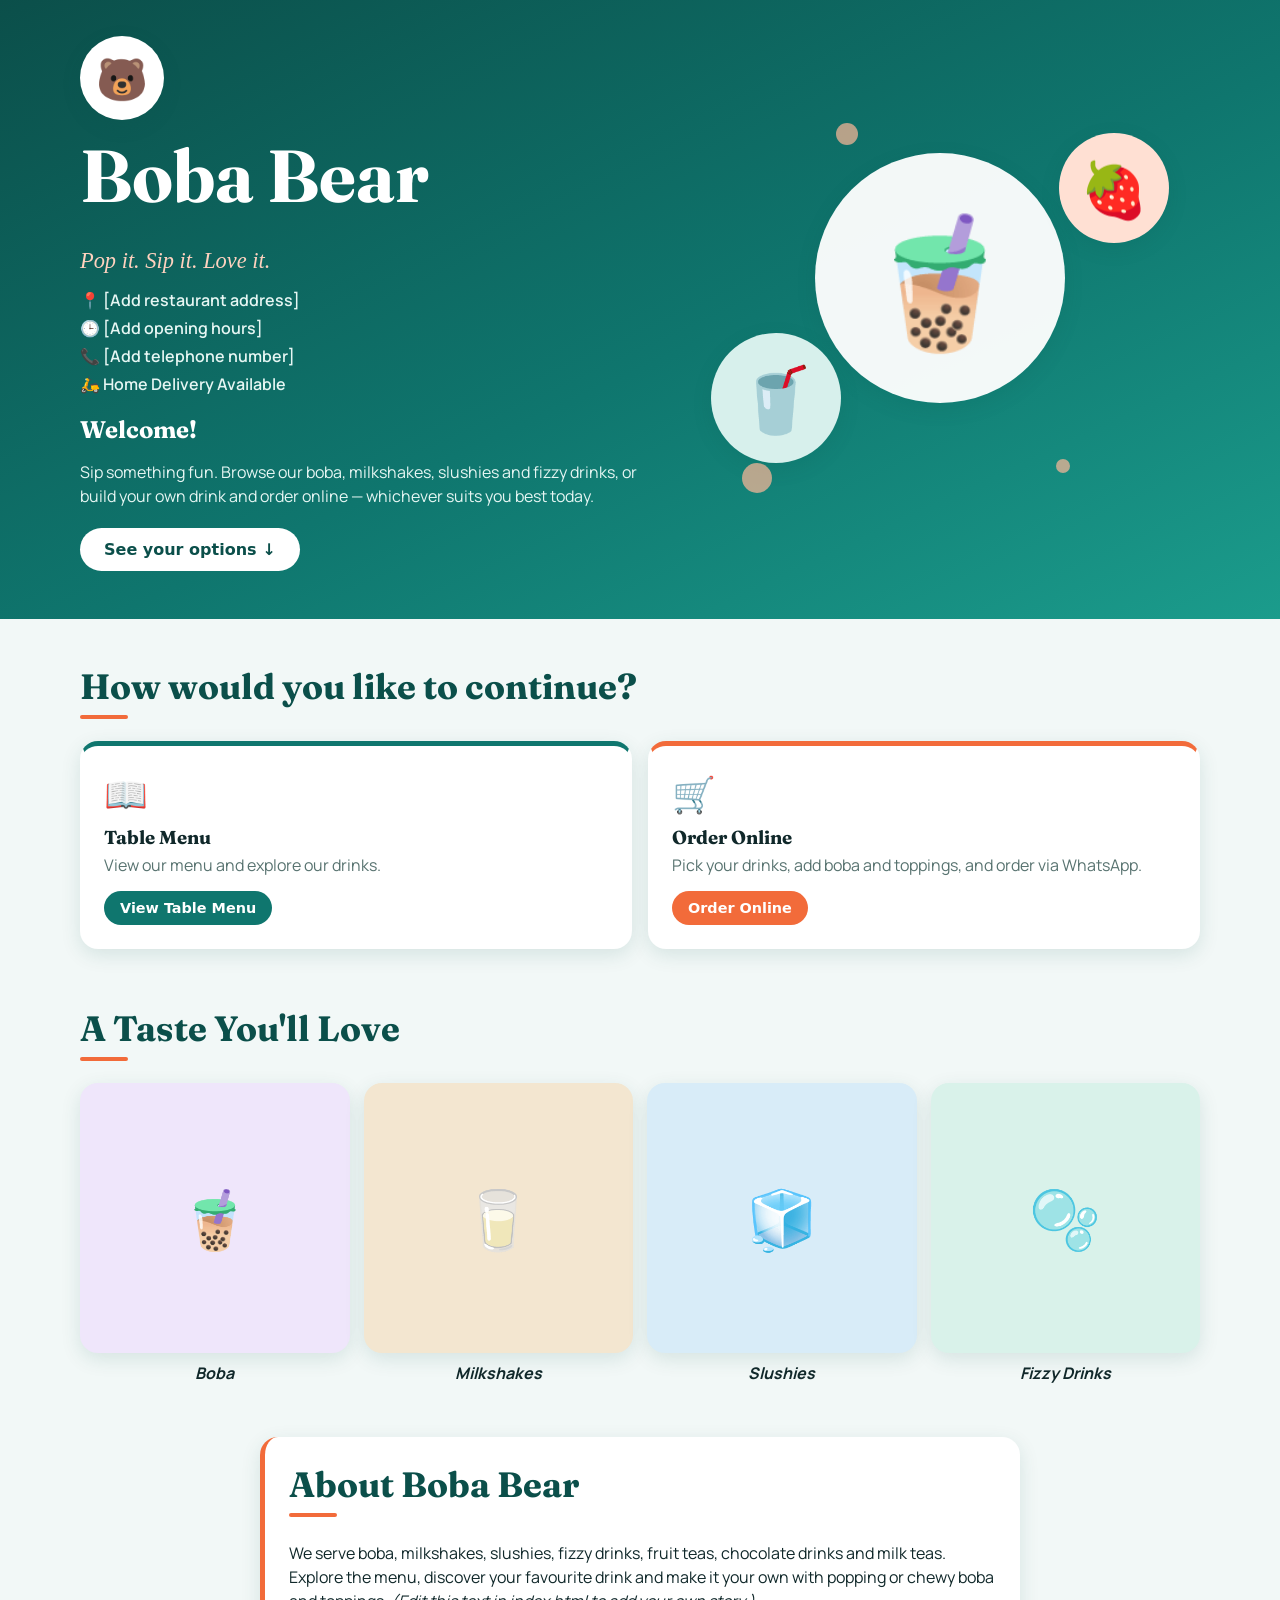
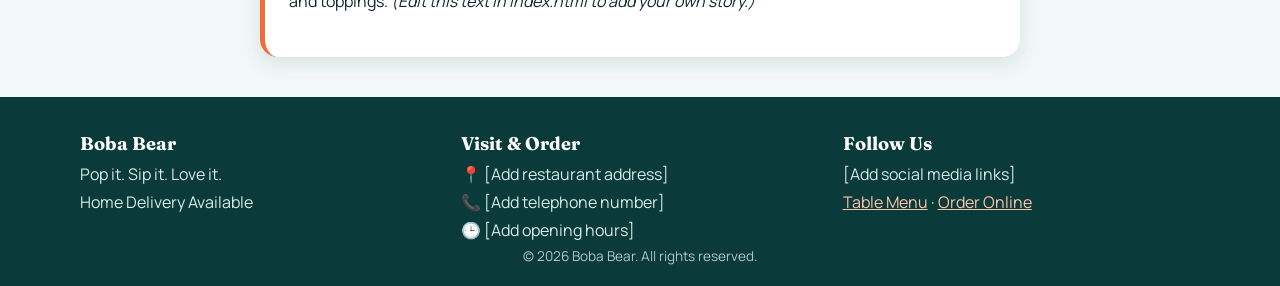
==== index.html @ e49ae352 "Add files via upload" ====
<!DOCTYPE html>
<html lang="en" data-title="Boba, Milkshakes, Slushies & Fizzy Drinks">
<head>
<meta charset="UTF-8">
<meta name="viewport" content="width=device-width, initial-scale=1, viewport-fit=cover">
<title>Boba Bear — Boba, Milkshakes, Slushies & Fizzy Drinks</title>
<meta name="description" content="Boba, milkshakes, slushies and fizzy drinks. View our menu or order online via WhatsApp.">
<link rel="preconnect" href="https://fonts.googleapis.com"><link rel="preconnect" href="https://fonts.gstatic.com" crossorigin>
<link href="https://fonts.googleapis.com/css2?family=Fraunces:opsz,wght@9..144,600;9..144,700&family=Manrope:wght@400;500;600;700;800&display=swap" rel="stylesheet">
<link rel="stylesheet" href="style.css">
</head>
<body>
<section class="hero"><div class="wrap hero-grid">
  <div class="hero-text">
    <span class="logo logo-lg" aria-hidden="true">🐻</span><!-- replace with <img src="assets/logo.jpeg" alt="Logo"> when you have the logo -->
    <h1 data-bind="name"></h1>
    <p class="tagline" data-bind="tagline"></p>
    <ul class="info-list">
      <li>📍 <span data-bind="address"></span></li>
      <li>🕒 <span data-bind="hours"></span></li>
      <li>📞 <span data-bind="phone"></span></li>
      <li>🛵 <span data-bind="deliveryNote"></span></li>
    </ul>
    <h2 class="welcome">Welcome!</h2>
    <p>Sip something fun. Browse our boba, milkshakes, slushies and fizzy drinks, or build your own drink and order online — whichever suits you best today.</p>
    <div class="cta"><a class="btn btn-primary" href="#choose">See your options ↓</a></div>
  </div>
  <div class="hero-art" aria-hidden="true"><div class="cup c1">🧋</div><div class="cup c2">🥤</div><div class="cup c3">🍓</div>
    <span class="bubble b1"></span><span class="bubble b2"></span><span class="bubble b3"></span></div>
</div></section>

<main>
<section id="choose" class="section wrap">
  <h2>How would you like to continue?</h2>
  <div class="choices">
    <a class="choice" href="index1.html"><span class="ic">📖</span><h3>Table Menu</h3><p>View our menu and explore our drinks.</p><span class="btn btn-primary btn-sm">View Table Menu</span></a>
    <a class="choice" href="index2.html"><span class="ic">🛒</span><h3>Order Online</h3><p>Pick your drinks, add boba and toppings, and order via WhatsApp.</p><span class="btn btn-accent btn-sm">Order Online</span></a>
  </div>
</section>

<section class="section wrap">
  <h2>A Taste You'll Love</h2>
  <!-- Replace each .ph tile with <img src="assets/yourphoto.jpg" alt="..."> when you have real photos -->
  <div class="gallery">
    <figure><div class="ph" style="--tint:#efe6fb">🧋</div><figcaption>Boba</figcaption></figure>
    <figure><div class="ph" style="--tint:#f3e6d0">🥛</div><figcaption>Milkshakes</figcaption></figure>
    <figure><div class="ph" style="--tint:#d8ecf8">🧊</div><figcaption>Slushies</figcaption></figure>
    <figure><div class="ph" style="--tint:#d9f2ea">🫧</div><figcaption>Fizzy Drinks</figcaption></figure>
  </div>
</section>

<section class="section wrap about">
  <h2>About <span data-bind="name"></span></h2>
  <p>We serve boba, milkshakes, slushies, fizzy drinks, fruit teas, chocolate drinks and milk teas. Explore the menu, discover your favourite drink and make it your own with popping or chewy boba and toppings. <em>(Edit this text in index.html to add your own story.)</em></p>
</section>
</main>

<footer class="site-footer"><div class="wrap foot-grid">
  <div><h3 data-bind="name"></h3><p data-bind="tagline"></p><p data-bind="deliveryNote"></p></div>
  <div><h3>Visit &amp; Order</h3><p>📍 <span data-bind="address"></span></p><p>📞 <span data-bind="phone"></span></p><p>🕒 <span data-bind="hours"></span></p></div>
  <div><h3>Follow Us</h3><p id="socials"></p><p><a href="index1.html">Table Menu</a> · <a href="index2.html">Order Online</a></p></div>
</div><p class="copy">© <span id="year"></span> <span data-bind="name"></span>. All rights reserved.</p></footer>
<script src="script.js"></script>
</body></html>
---- style.css ----
:root{--green:#1f6b3a;--green-d:#134a28;--cream:#fbf6ea;--card:#fff;--ink:#1d2a22;--muted:#66736b;--accent:#e8567a;--accent-d:#c93f63;--taro:#b79ae0;--line:#e8e0cc;--r:18px;--shadow:0 6px 20px rgba(20,60,35,.10)}
*{box-sizing:border-box}
html{scroll-behavior:smooth;scroll-padding-top:70px}
body{margin:0;font:16px/1.5 system-ui,-apple-system,"Segoe UI",Roboto,sans-serif;color:var(--ink);background:var(--cream);overflow-x:hidden}
h1,h2,h3{font-family:Georgia,"Times New Roman",serif;line-height:1.15;margin:0 0 .4em}
h2{font-size:clamp(1.6rem,4vw,2.2rem);color:var(--green-d)}
img{max-width:100%}
.wrap{width:min(1120px,100% - 32px);margin-inline:auto}
.skip{position:absolute;left:-999px}.skip:focus{left:8px;top:8px;background:#fff;padding:8px;z-index:99}
:focus-visible{outline:3px solid var(--accent);outline-offset:2px}
.section{padding:48px 0 12px}.sub{color:var(--muted);margin:0 0 20px}
/* header */
.site-header{position:sticky;top:0;z-index:20;background:rgba(251,246,234,.95);backdrop-filter:blur(8px);border-bottom:1px solid var(--line)}
.bar{display:flex;align-items:center;gap:12px;height:64px;position:relative}
.brand{display:flex;align-items:center;gap:8px;font:700 1.25rem Georgia,serif;color:var(--green-d);text-decoration:none;margin-right:auto}
.logo{display:grid;place-items:center;width:38px;height:38px;border-radius:50%;background:var(--green);font-size:1.2rem}
.nav{display:none;position:absolute;top:64px;left:0;right:0;background:var(--cream);flex-direction:column;padding:8px 16px 16px;border-bottom:1px solid var(--line);box-shadow:var(--shadow)}
.nav.open{display:flex}.nav a{padding:12px 4px;color:var(--ink);text-decoration:none;font-weight:600}
.actions{display:flex;align-items:center;gap:8px}
.icon-btn{position:relative;border:0;background:#fff;width:42px;height:42px;border-radius:50%;font-size:1.1rem;cursor:pointer;box-shadow:var(--shadow)}
.badge{position:absolute;top:-4px;right:-4px;min-width:20px;height:20px;padding:0 5px;border-radius:10px;background:var(--accent);color:#fff;font:700 .75rem/20px system-ui;text-align:center}
/* buttons */
.btn{display:inline-block;border:0;border-radius:999px;padding:12px 24px;font:700 1rem system-ui;cursor:pointer;text-decoration:none;text-align:center;transition:transform .15s,background .15s}
.btn:hover:not(:disabled){transform:translateY(-1px)}
.btn:disabled{opacity:.5;cursor:not-allowed}
.btn-primary{background:var(--green);color:#fff}.btn-primary:hover{background:var(--green-d)}
.btn-accent{background:var(--accent);color:#fff}.btn-accent:hover:not(:disabled){background:var(--accent-d)}
.btn-sm{padding:9px 16px;font-size:.9rem}.btn-block{width:100%}
/* hero */
.hero{background:linear-gradient(160deg,#e4f3e2,#f6dce6 70%);padding:36px 0 48px;overflow:hidden}
.hero-grid{display:grid;gap:28px;align-items:center}
.eyebrow{color:var(--green);font-weight:700;letter-spacing:.08em;text-transform:uppercase;font-size:.8rem;margin:0}
.hero h1{font-size:clamp(2.6rem,10vw,4.6rem);color:var(--green-d)}
.tagline{font:italic 1.4rem Georgia,serif;color:var(--accent-d);margin:0 0 12px}
.cta{display:flex;flex-wrap:wrap;gap:12px;margin-top:20px}
.hero-art{position:relative;height:260px}
.cup{position:absolute;display:grid;place-items:center;background:#fff;border-radius:50%;box-shadow:var(--shadow)}
.c1{width:170px;height:170px;font-size:5.5rem;left:50%;top:40px;transform:translateX(-50%)}
.c2{width:100px;height:100px;font-size:3.2rem;left:6%;top:120px;background:#d9efd8}
.c3{width:90px;height:90px;font-size:2.8rem;right:6%;top:20px;background:#f9d3df}
.bubble{position:absolute;border-radius:50%;background:var(--taro);opacity:.7;animation:float 5s ease-in-out infinite}
.b1{width:22px;height:22px;left:30%;top:10px}.b2{width:14px;height:14px;right:25%;bottom:20px;animation-delay:1s}.b3{width:30px;height:30px;left:12%;bottom:0;animation-delay:2s}
@keyframes float{50%{transform:translateY(-12px)}}
@media (prefers-reduced-motion:reduce){*{animation:none!important;transition:none!important;scroll-behavior:auto!important}}
/* about / footer */
.about{max-width:760px;padding-bottom:40px}
.site-footer{background:var(--green-d);color:#e9f3ea;padding:36px 0 16px;margin-top:40px}
.foot-grid{display:grid;gap:24px}.site-footer h3{color:#fff;font-size:1.15rem}.site-footer a{color:#ffd1de}.site-footer p{margin:4px 0}
.copy{text-align:center;font-size:.85rem;margin:24px 0 0;opacity:.8}
@media(min-width:760px){
  .nav{display:flex;position:static;flex-direction:row;gap:20px;padding:0;border:0;box-shadow:none;background:none}
  .menu-toggle{display:none}
  .hero-grid{grid-template-columns:1.1fr 1fr}.hero-art{height:380px}
  .c1{width:250px;height:250px;font-size:8rem}.c2{width:130px;height:130px;font-size:4rem;top:220px}.c3{width:110px;height:110px;font-size:3.4rem}
  .foot-grid{grid-template-columns:repeat(3,1fr)}
}

/* ===== Home / menu pages (added) ===== */
body{font-family:Manrope,system-ui,-apple-system,"Segoe UI",Roboto,sans-serif}
h1,h2,h3,.brand{font-family:Fraunces,Georgia,serif}
.brand{min-width:0}.brand span:last-child{overflow:hidden;text-overflow:ellipsis;white-space:nowrap}
.actions{flex:none}
.page-title{font-size:clamp(2rem,6vw,2.8rem);color:var(--green-d);margin-bottom:4px}
.logo-lg{width:84px;height:84px;font-size:2.6rem;margin-bottom:14px;border:4px solid #fff;box-shadow:var(--shadow)}
.info-list{list-style:none;padding:0;margin:14px 0 6px;display:grid;gap:4px;font-weight:600}
.welcome{margin-top:20px;font-size:1.5rem}
.choices{display:grid;gap:16px}
.choice{display:block;background:#fff;border-radius:var(--r);box-shadow:var(--shadow);padding:22px;text-decoration:none;color:var(--ink);border:2px solid transparent;transition:transform .15s,border-color .15s}
.choice:hover{transform:translateY(-3px);border-color:var(--accent)}
.choice .ic{font-size:2.2rem}.choice h3{margin:6px 0 4px}.choice p{color:var(--muted);margin:0 0 14px}
.gallery{display:grid;gap:14px;grid-template-columns:repeat(2,1fr)}
.ph{aspect-ratio:1;display:grid;place-items:center;font-size:3.6rem;border-radius:var(--r);box-shadow:var(--shadow);background:var(--tint)}
figure{margin:0}figcaption{text-align:center;font-weight:700;font-style:italic;margin-top:8px}
.menu-list{list-style:none;padding:0;margin:0;background:#fff;border-radius:var(--r);box-shadow:var(--shadow)}
.menu-row{display:flex;justify-content:space-between;gap:14px;padding:12px 16px;border-bottom:1px solid var(--line)}
.menu-row:last-child{border:0}.menu-row b{display:block}.menu-row small{display:block;color:var(--muted);font-size:.85rem}
.menu-row .price{white-space:nowrap}
.site-footer .copy{margin-top:0}
@media(min-width:760px){.choices{grid-template-columns:1fr 1fr}.gallery{grid-template-columns:repeat(4,1fr)}}

/* ===== Colour theme: deep teal + coral ===== */
:root{--green:#0f766e;--green-d:#0b4f4a;--cream:#f2f8f7;--ink:#10282a;--muted:#587370;--accent:#f26b3a;--accent-d:#d9541f;--taro:#6d5fd0;--line:#d6e5e2;--shadow:0 6px 20px rgba(11,79,74,.12)}
body{background:var(--cream)}
.site-header{background:var(--green-d);border-bottom:0}
.site-header .brand{color:#fff}
.site-header .logo{background:#fff}
.site-header .btn-primary{background:#fff;color:var(--green-d)}
.hero{background:linear-gradient(155deg,#0b4f4a 0%,#0f766e 55%,#1b9c8c 100%);color:#e6f6f3}
.hero h1,.hero h2{color:#fff}.hero .tagline{color:#ffd2bf}
.hero .logo-lg{background:#fff;border-color:rgba(255,255,255,.5)}
.hero .btn-primary{background:#fff;color:var(--green-d)}.hero .btn-primary:hover{background:#e6f6f3}
.hero .cup{background:rgba(255,255,255,.95)}.hero .c2{background:#d7f0ec}.hero .c3{background:#ffe0d3}
.bubble{background:#ffb899}
.section>h2{position:relative;padding-bottom:8px}
.section>h2::after{content:"";display:block;width:48px;height:4px;border-radius:2px;background:var(--accent);margin-top:8px}
.choice{border-top:5px solid var(--green)}.choice:nth-child(2){border-top-color:var(--accent)}
.about{background:#fff;border-radius:var(--r);box-shadow:var(--shadow);padding:28px 24px;margin-top:40px;border-left:5px solid var(--accent)}
.cat-nav a{background:#fff;border-color:var(--line);color:var(--green-d)}
.cat-nav a.active{background:var(--green);border-color:var(--green);color:#fff}
.cat h3{border-left:5px solid var(--accent);padding-left:12px}
.menu-list{border-top:4px solid var(--green)}
.menu-row{align-items:center}
.menu-row .row-end{display:flex;flex-direction:column;align-items:flex-end;gap:6px;flex:none}
.menu-row .tag{color:var(--taro);font-weight:700;font-size:.75rem;margin-top:2px}
.price{color:var(--green)}
.info-card{border-left:5px solid var(--green)}
.chip{background:#e6f4f1;border-color:#c5e2dd;color:var(--green-d)}
.opt:has(input:checked){border-color:var(--accent);background:#fff1ea}
.opt .p{color:var(--green)}
.modal-head,.modal-foot{background:#fff}.modal-head{border-top:5px solid var(--green)}
.total strong,.cart-totals .grand{color:var(--green-d)}
.site-footer{background:#0a3a3a;color:#d7ebe8}.site-footer a{color:#ffc4ac}
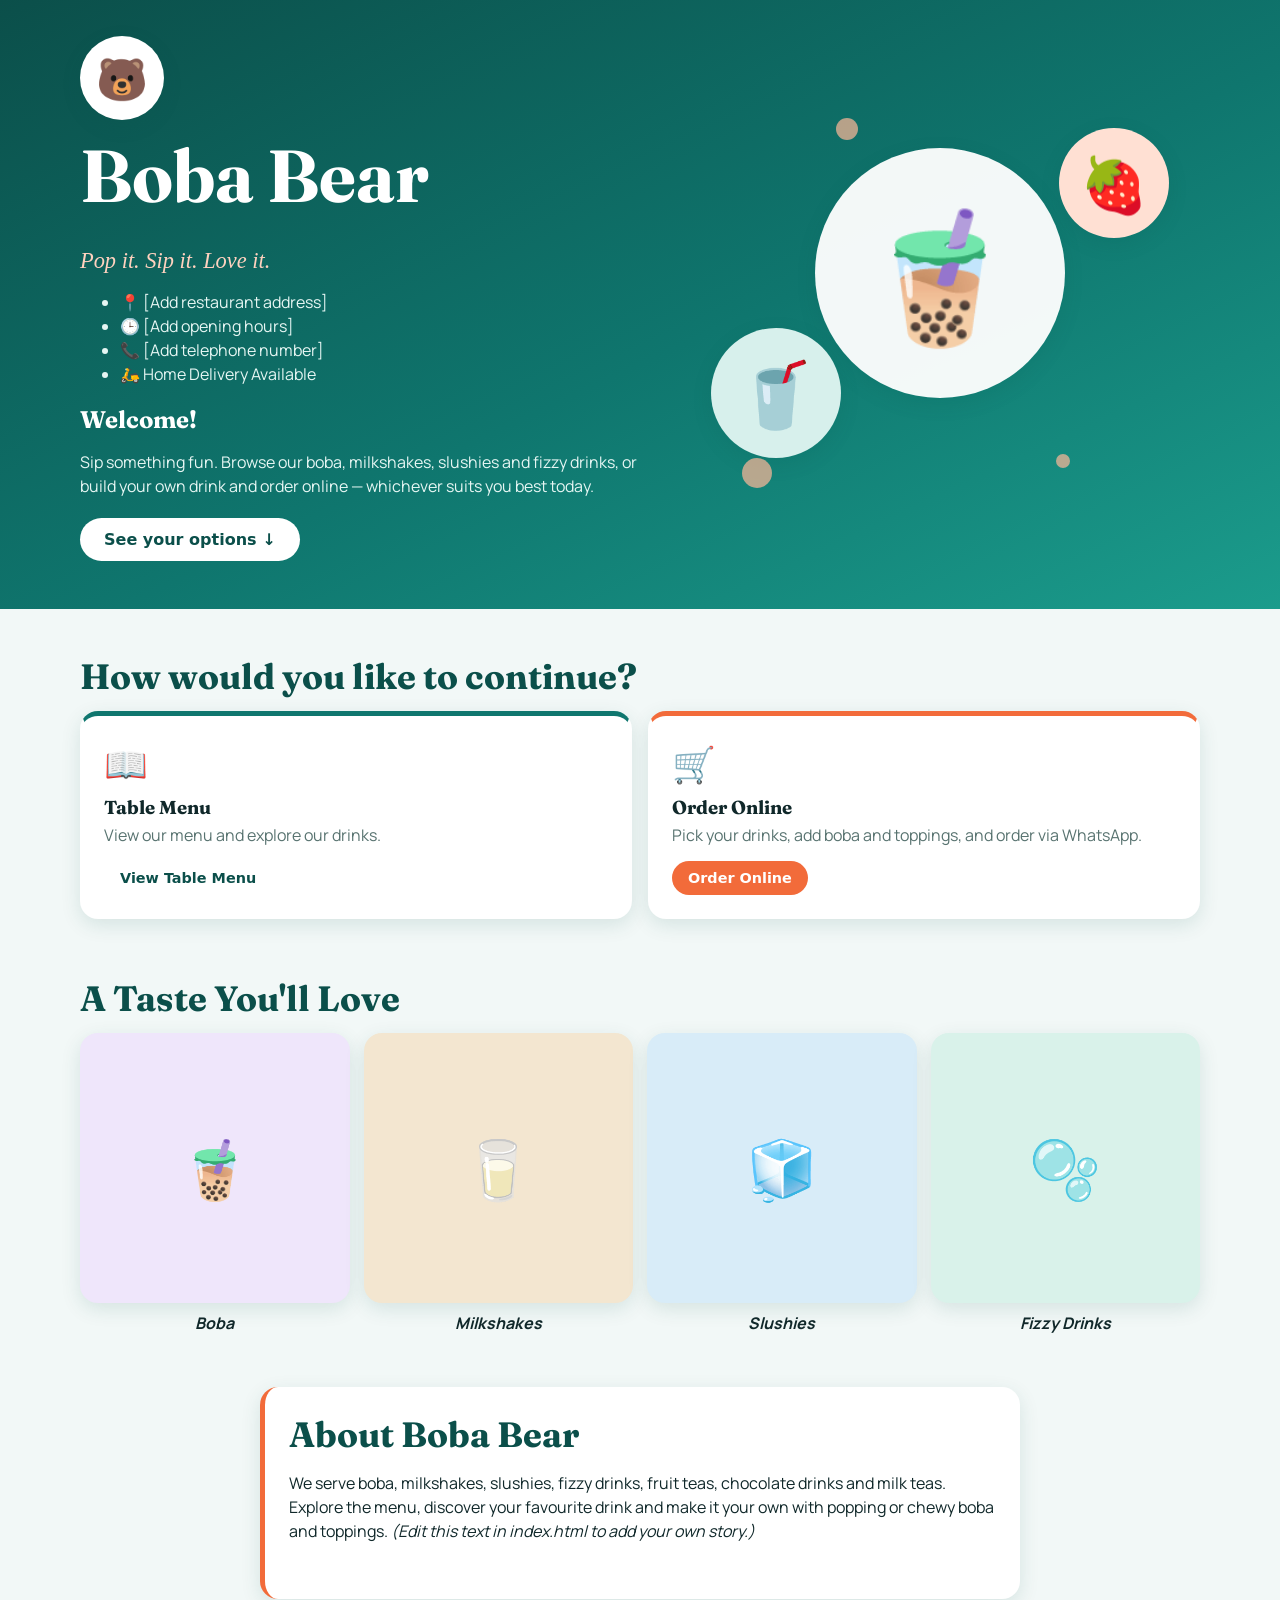
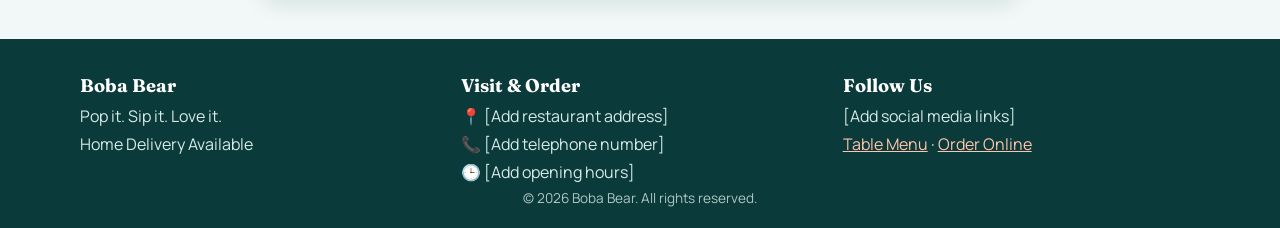
==== commit b3c16689: "Update index.html" ====
--- a/index.html
+++ b/index.html
@@ -1,64 +1,278 @@
 <!DOCTYPE html>
 <html lang="en" data-title="Boba, Milkshakes, Slushies & Fizzy Drinks">
+
 <head>
-<meta charset="UTF-8">
-<meta name="viewport" content="width=device-width, initial-scale=1, viewport-fit=cover">
-<title>Boba Bear — Boba, Milkshakes, Slushies & Fizzy Drinks</title>
-<meta name="description" content="Boba, milkshakes, slushies and fizzy drinks. View our menu or order online via WhatsApp.">
-<link rel="preconnect" href="https://fonts.googleapis.com"><link rel="preconnect" href="https://fonts.gstatic.com" crossorigin>
-<link href="https://fonts.googleapis.com/css2?family=Fraunces:opsz,wght@9..144,600;9..144,700&family=Manrope:wght@400;500;600;700;800&display=swap" rel="stylesheet">
-<link rel="stylesheet" href="style.css">
+  <!-- Basic Page Settings -->
+  <meta charset="UTF-8">
+  <meta
+    name="viewport"
+    content="width=device-width, initial-scale=1, viewport-fit=cover"
+  >
+
+  <title>Boba Bear — Boba, Milkshakes, Slushies & Fizzy Drinks</title>
+
+  <meta
+    name="description"
+    content="Boba, milkshakes, slushies and fizzy drinks. View our menu or order online via WhatsApp."
+  >
+
+  <!-- Google Fonts -->
+  <link rel="preconnect" href="https://fonts.googleapis.com">
+  <link rel="preconnect" href="https://fonts.gstatic.com" crossorigin>
+
+  <link
+    href="https://fonts.googleapis.com/css2?family=Fraunces:opsz,wght@9..144,600;9..144,700&family=Manrope:wght@400;500;600;700;800&display=swap"
+    rel="stylesheet"
+  >
+
+  <!-- Main Stylesheet -->
+  <link rel="stylesheet" href="style.css">
 </head>
+
 <body>
-<section class="hero"><div class="wrap hero-grid">
-  <div class="hero-text">
-    <span class="logo logo-lg" aria-hidden="true">🐻</span><!-- replace with <img src="assets/logo.jpeg" alt="Logo"> when you have the logo -->
-    <h1 data-bind="name"></h1>
-    <p class="tagline" data-bind="tagline"></p>
-    <ul class="info-list">
-      <li>📍 <span data-bind="address"></span></li>
-      <li>🕒 <span data-bind="hours"></span></li>
-      <li>📞 <span data-bind="phone"></span></li>
-      <li>🛵 <span data-bind="deliveryNote"></span></li>
-    </ul>
-    <h2 class="welcome">Welcome!</h2>
-    <p>Sip something fun. Browse our boba, milkshakes, slushies and fizzy drinks, or build your own drink and order online — whichever suits you best today.</p>
-    <div class="cta"><a class="btn btn-primary" href="#choose">See your options ↓</a></div>
-  </div>
-  <div class="hero-art" aria-hidden="true"><div class="cup c1">🧋</div><div class="cup c2">🥤</div><div class="cup c3">🍓</div>
-    <span class="bubble b1"></span><span class="bubble b2"></span><span class="bubble b3"></span></div>
-</div></section>
-
-<main>
-<section id="choose" class="section wrap">
-  <h2>How would you like to continue?</h2>
-  <div class="choices">
-    <a class="choice" href="index1.html"><span class="ic">📖</span><h3>Table Menu</h3><p>View our menu and explore our drinks.</p><span class="btn btn-primary btn-sm">View Table Menu</span></a>
-    <a class="choice" href="index2.html"><span class="ic">🛒</span><h3>Order Online</h3><p>Pick your drinks, add boba and toppings, and order via WhatsApp.</p><span class="btn btn-accent btn-sm">Order Online</span></a>
-  </div>
-</section>
-
-<section class="section wrap">
-  <h2>A Taste You'll Love</h2>
-  <!-- Replace each .ph tile with <img src="assets/yourphoto.jpg" alt="..."> when you have real photos -->
-  <div class="gallery">
-    <figure><div class="ph" style="--tint:#efe6fb">🧋</div><figcaption>Boba</figcaption></figure>
-    <figure><div class="ph" style="--tint:#f3e6d0">🥛</div><figcaption>Milkshakes</figcaption></figure>
-    <figure><div class="ph" style="--tint:#d8ecf8">🧊</div><figcaption>Slushies</figcaption></figure>
-    <figure><div class="ph" style="--tint:#d9f2ea">🫧</div><figcaption>Fizzy Drinks</figcaption></figure>
-  </div>
-</section>
-
-<section class="section wrap about">
-  <h2>About <span data-bind="name"></span></h2>
-  <p>We serve boba, milkshakes, slushies, fizzy drinks, fruit teas, chocolate drinks and milk teas. Explore the menu, discover your favourite drink and make it your own with popping or chewy boba and toppings. <em>(Edit this text in index.html to add your own story.)</em></p>
-</section>
-</main>
-
-<footer class="site-footer"><div class="wrap foot-grid">
-  <div><h3 data-bind="name"></h3><p data-bind="tagline"></p><p data-bind="deliveryNote"></p></div>
-  <div><h3>Visit &amp; Order</h3><p>📍 <span data-bind="address"></span></p><p>📞 <span data-bind="phone"></span></p><p>🕒 <span data-bind="hours"></span></p></div>
-  <div><h3>Follow Us</h3><p id="socials"></p><p><a href="index1.html">Table Menu</a> · <a href="index2.html">Order Online</a></p></div>
-</div><p class="copy">© <span id="year"></span> <span data-bind="name"></span>. All rights reserved.</p></footer>
-<script src="script.js"></script>
-</body></html>
+
+  <!-- ========================================
+       HERO SECTION
+  ========================================= -->
+  <section class="hero">
+    <div class="wrap hero-grid">
+
+      <!-- Hero Text and Restaurant Information -->
+      <div class="hero-text">
+
+        <span class="logo logo-lg" aria-hidden="true">🐻</span>
+
+        <!-- Replace the bear emoji with your logo when available:
+        <img src="assets/logo.jpeg" alt="Boba Bear Logo">
+        -->
+
+        <h1 data-bind="name"></h1>
+
+        <p class="tagline" data-bind="tagline"></p>
+
+        <ul class="info-list">
+          <li>
+            📍 <span data-bind="address"></span>
+          </li>
+
+          <li>
+            🕒 <span data-bind="hours"></span>
+          </li>
+
+          <li>
+            📞 <span data-bind="phone"></span>
+          </li>
+
+          <li>
+            🛵 <span data-bind="deliveryNote"></span>
+          </li>
+        </ul>
+
+        <!-- Welcome Message -->
+        <h2 class="welcome">Welcome!</h2>
+
+        <p>
+          Sip something fun. Browse our boba, milkshakes, slushies and
+          fizzy drinks, or build your own drink and order online —
+          whichever suits you best today.
+        </p>
+
+        <!-- Hero Call to Action -->
+        <div class="cta">
+          <a class="btn btn-primary" href="#choose">
+            See your options ↓
+          </a>
+        </div>
+
+      </div>
+
+      <!-- Decorative Hero Artwork -->
+      <div class="hero-art" aria-hidden="true">
+
+        <div class="cup c1">🧋</div>
+        <div class="cup c2">🥤</div>
+        <div class="cup c3">🍓</div>
+
+        <span class="bubble b1"></span>
+        <span class="bubble b2"></span>
+        <span class="bubble b3"></span>
+
+      </div>
+
+    </div>
+  </section>
+
+
+  <!-- ========================================
+       MAIN CONTENT
+  ========================================= -->
+  <main>
+
+    <!-- Menu and Ordering Options -->
+    <section id="choose" class="section wrap">
+
+      <h2>How would you like to continue?</h2>
+
+      <div class="choices">
+
+        <!-- Table Menu -->
+        <a class="choice" href="index1.html">
+
+          <span class="ic">📖</span>
+
+          <h3>Table Menu</h3>
+
+          <p>
+            View our menu and explore our drinks.
+          </p>
+
+          <span class="btn btn-primary btn-sm">
+            View Table Menu
+          </span>
+
+        </a>
+
+        <!-- Online Ordering -->
+        <a class="choice" href="index2.html">
+
+          <span class="ic">🛒</span>
+
+          <h3>Order Online</h3>
+
+          <p>
+            Pick your drinks, add boba and toppings, and order via WhatsApp.
+          </p>
+
+          <span class="btn btn-accent btn-sm">
+            Order Online
+          </span>
+
+        </a>
+
+      </div>
+    </section>
+
+
+    <!-- Drinks Gallery -->
+    <section class="section wrap">
+
+      <h2>A Taste You'll Love</h2>
+
+      <!-- Replace the placeholder tiles with real drink photos when available. -->
+
+      <div class="gallery">
+
+        <figure>
+          <div class="ph" style="--tint: #efe6fb;">🧋</div>
+          <figcaption>Boba</figcaption>
+        </figure>
+
+        <figure>
+          <div class="ph" style="--tint: #f3e6d0;">🥛</div>
+          <figcaption>Milkshakes</figcaption>
+        </figure>
+
+        <figure>
+          <div class="ph" style="--tint: #d8ecf8;">🧊</div>
+          <figcaption>Slushies</figcaption>
+        </figure>
+
+        <figure>
+          <div class="ph" style="--tint: #d9f2ea;">🫧</div>
+          <figcaption>Fizzy Drinks</figcaption>
+        </figure>
+
+      </div>
+    </section>
+
+
+    <!-- About Section -->
+    <section class="section wrap about">
+
+      <h2>
+        About <span data-bind="name"></span>
+      </h2>
+
+      <p>
+        We serve boba, milkshakes, slushies, fizzy drinks, fruit teas,
+        chocolate drinks and milk teas. Explore the menu, discover your
+        favourite drink and make it your own with popping or chewy boba
+        and toppings.
+
+        <em>
+          (Edit this text in index.html to add your own story.)
+        </em>
+      </p>
+
+    </section>
+
+  </main>
+
+
+  <!-- ========================================
+       FOOTER
+  ========================================= -->
+  <footer class="site-footer">
+
+    <div class="wrap foot-grid">
+
+      <!-- Restaurant Details -->
+      <div>
+        <h3 data-bind="name"></h3>
+
+        <p data-bind="tagline"></p>
+
+        <p data-bind="deliveryNote"></p>
+      </div>
+
+      <!-- Contact Information -->
+      <div>
+
+        <h3>Visit &amp; Order</h3>
+
+        <p>
+          📍 <span data-bind="address"></span>
+        </p>
+
+        <p>
+          📞 <span data-bind="phone"></span>
+        </p>
+
+        <p>
+          🕒 <span data-bind="hours"></span>
+        </p>
+
+      </div>
+
+      <!-- Social Media and Navigation -->
+      <div>
+
+        <h3>Follow Us</h3>
+
+        <p id="socials"></p>
+
+        <p>
+          <a href="index1.html">Table Menu</a>
+          ·
+          <a href="index2.html">Order Online</a>
+        </p>
+
+      </div>
+
+    </div>
+
+    <!-- Copyright -->
+    <p class="copy">
+      © <span id="year"></span>
+      <span data-bind="name"></span>.
+      All rights reserved.
+    </p>
+
+  </footer>
+
+
+  <!-- JavaScript -->
+  <script src="script.js"></script>
+
+</body>
+</html>
--- a/style.css
+++ b/style.css
@@ -1,112 +1,853 @@
-:root{--green:#1f6b3a;--green-d:#134a28;--cream:#fbf6ea;--card:#fff;--ink:#1d2a22;--muted:#66736b;--accent:#e8567a;--accent-d:#c93f63;--taro:#b79ae0;--line:#e8e0cc;--r:18px;--shadow:0 6px 20px rgba(20,60,35,.10)}
-*{box-sizing:border-box}
-html{scroll-behavior:smooth;scroll-padding-top:70px}
-body{margin:0;font:16px/1.5 system-ui,-apple-system,"Segoe UI",Roboto,sans-serif;color:var(--ink);background:var(--cream);overflow-x:hidden}
-h1,h2,h3{font-family:Georgia,"Times New Roman",serif;line-height:1.15;margin:0 0 .4em}
-h2{font-size:clamp(1.6rem,4vw,2.2rem);color:var(--green-d)}
-img{max-width:100%}
-.wrap{width:min(1120px,100% - 32px);margin-inline:auto}
-.skip{position:absolute;left:-999px}.skip:focus{left:8px;top:8px;background:#fff;padding:8px;z-index:99}
-:focus-visible{outline:3px solid var(--accent);outline-offset:2px}
-.section{padding:48px 0 12px}.sub{color:var(--muted);margin:0 0 20px}
-/* header */
-.site-header{position:sticky;top:0;z-index:20;background:rgba(251,246,234,.95);backdrop-filter:blur(8px);border-bottom:1px solid var(--line)}
-.bar{display:flex;align-items:center;gap:12px;height:64px;position:relative}
-.brand{display:flex;align-items:center;gap:8px;font:700 1.25rem Georgia,serif;color:var(--green-d);text-decoration:none;margin-right:auto}
-.logo{display:grid;place-items:center;width:38px;height:38px;border-radius:50%;background:var(--green);font-size:1.2rem}
-.nav{display:none;position:absolute;top:64px;left:0;right:0;background:var(--cream);flex-direction:column;padding:8px 16px 16px;border-bottom:1px solid var(--line);box-shadow:var(--shadow)}
-.nav.open{display:flex}.nav a{padding:12px 4px;color:var(--ink);text-decoration:none;font-weight:600}
-.actions{display:flex;align-items:center;gap:8px}
-.icon-btn{position:relative;border:0;background:#fff;width:42px;height:42px;border-radius:50%;font-size:1.1rem;cursor:pointer;box-shadow:var(--shadow)}
-.badge{position:absolute;top:-4px;right:-4px;min-width:20px;height:20px;padding:0 5px;border-radius:10px;background:var(--accent);color:#fff;font:700 .75rem/20px system-ui;text-align:center}
-/* buttons */
-.btn{display:inline-block;border:0;border-radius:999px;padding:12px 24px;font:700 1rem system-ui;cursor:pointer;text-decoration:none;text-align:center;transition:transform .15s,background .15s}
-.btn:hover:not(:disabled){transform:translateY(-1px)}
-.btn:disabled{opacity:.5;cursor:not-allowed}
-.btn-primary{background:var(--green);color:#fff}.btn-primary:hover{background:var(--green-d)}
-.btn-accent{background:var(--accent);color:#fff}.btn-accent:hover:not(:disabled){background:var(--accent-d)}
-.btn-sm{padding:9px 16px;font-size:.9rem}.btn-block{width:100%}
-/* hero */
-.hero{background:linear-gradient(160deg,#e4f3e2,#f6dce6 70%);padding:36px 0 48px;overflow:hidden}
-.hero-grid{display:grid;gap:28px;align-items:center}
-.eyebrow{color:var(--green);font-weight:700;letter-spacing:.08em;text-transform:uppercase;font-size:.8rem;margin:0}
-.hero h1{font-size:clamp(2.6rem,10vw,4.6rem);color:var(--green-d)}
-.tagline{font:italic 1.4rem Georgia,serif;color:var(--accent-d);margin:0 0 12px}
-.cta{display:flex;flex-wrap:wrap;gap:12px;margin-top:20px}
-.hero-art{position:relative;height:260px}
-.cup{position:absolute;display:grid;place-items:center;background:#fff;border-radius:50%;box-shadow:var(--shadow)}
-.c1{width:170px;height:170px;font-size:5.5rem;left:50%;top:40px;transform:translateX(-50%)}
-.c2{width:100px;height:100px;font-size:3.2rem;left:6%;top:120px;background:#d9efd8}
-.c3{width:90px;height:90px;font-size:2.8rem;right:6%;top:20px;background:#f9d3df}
-.bubble{position:absolute;border-radius:50%;background:var(--taro);opacity:.7;animation:float 5s ease-in-out infinite}
-.b1{width:22px;height:22px;left:30%;top:10px}.b2{width:14px;height:14px;right:25%;bottom:20px;animation-delay:1s}.b3{width:30px;height:30px;left:12%;bottom:0;animation-delay:2s}
-@keyframes float{50%{transform:translateY(-12px)}}
-@media (prefers-reduced-motion:reduce){*{animation:none!important;transition:none!important;scroll-behavior:auto!important}}
-/* about / footer */
-.about{max-width:760px;padding-bottom:40px}
-.site-footer{background:var(--green-d);color:#e9f3ea;padding:36px 0 16px;margin-top:40px}
-.foot-grid{display:grid;gap:24px}.site-footer h3{color:#fff;font-size:1.15rem}.site-footer a{color:#ffd1de}.site-footer p{margin:4px 0}
-.copy{text-align:center;font-size:.85rem;margin:24px 0 0;opacity:.8}
-@media(min-width:760px){
-  .nav{display:flex;position:static;flex-direction:row;gap:20px;padding:0;border:0;box-shadow:none;background:none}
-  .menu-toggle{display:none}
-  .hero-grid{grid-template-columns:1.1fr 1fr}.hero-art{height:380px}
-  .c1{width:250px;height:250px;font-size:8rem}.c2{width:130px;height:130px;font-size:4rem;top:220px}.c3{width:110px;height:110px;font-size:3.4rem}
-  .foot-grid{grid-template-columns:repeat(3,1fr)}
-}
-
-/* ===== Home / menu pages (added) ===== */
-body{font-family:Manrope,system-ui,-apple-system,"Segoe UI",Roboto,sans-serif}
-h1,h2,h3,.brand{font-family:Fraunces,Georgia,serif}
-.brand{min-width:0}.brand span:last-child{overflow:hidden;text-overflow:ellipsis;white-space:nowrap}
-.actions{flex:none}
-.page-title{font-size:clamp(2rem,6vw,2.8rem);color:var(--green-d);margin-bottom:4px}
-.logo-lg{width:84px;height:84px;font-size:2.6rem;margin-bottom:14px;border:4px solid #fff;box-shadow:var(--shadow)}
-.info-list{list-style:none;padding:0;margin:14px 0 6px;display:grid;gap:4px;font-weight:600}
-.welcome{margin-top:20px;font-size:1.5rem}
-.choices{display:grid;gap:16px}
-.choice{display:block;background:#fff;border-radius:var(--r);box-shadow:var(--shadow);padding:22px;text-decoration:none;color:var(--ink);border:2px solid transparent;transition:transform .15s,border-color .15s}
-.choice:hover{transform:translateY(-3px);border-color:var(--accent)}
-.choice .ic{font-size:2.2rem}.choice h3{margin:6px 0 4px}.choice p{color:var(--muted);margin:0 0 14px}
-.gallery{display:grid;gap:14px;grid-template-columns:repeat(2,1fr)}
-.ph{aspect-ratio:1;display:grid;place-items:center;font-size:3.6rem;border-radius:var(--r);box-shadow:var(--shadow);background:var(--tint)}
-figure{margin:0}figcaption{text-align:center;font-weight:700;font-style:italic;margin-top:8px}
-.menu-list{list-style:none;padding:0;margin:0;background:#fff;border-radius:var(--r);box-shadow:var(--shadow)}
-.menu-row{display:flex;justify-content:space-between;gap:14px;padding:12px 16px;border-bottom:1px solid var(--line)}
-.menu-row:last-child{border:0}.menu-row b{display:block}.menu-row small{display:block;color:var(--muted);font-size:.85rem}
-.menu-row .price{white-space:nowrap}
-.site-footer .copy{margin-top:0}
-@media(min-width:760px){.choices{grid-template-columns:1fr 1fr}.gallery{grid-template-columns:repeat(4,1fr)}}
-
-/* ===== Colour theme: deep teal + coral ===== */
-:root{--green:#0f766e;--green-d:#0b4f4a;--cream:#f2f8f7;--ink:#10282a;--muted:#587370;--accent:#f26b3a;--accent-d:#d9541f;--taro:#6d5fd0;--line:#d6e5e2;--shadow:0 6px 20px rgba(11,79,74,.12)}
-body{background:var(--cream)}
-.site-header{background:var(--green-d);border-bottom:0}
-.site-header .brand{color:#fff}
-.site-header .logo{background:#fff}
-.site-header .btn-primary{background:#fff;color:var(--green-d)}
-.hero{background:linear-gradient(155deg,#0b4f4a 0%,#0f766e 55%,#1b9c8c 100%);color:#e6f6f3}
-.hero h1,.hero h2{color:#fff}.hero .tagline{color:#ffd2bf}
-.hero .logo-lg{background:#fff;border-color:rgba(255,255,255,.5)}
-.hero .btn-primary{background:#fff;color:var(--green-d)}.hero .btn-primary:hover{background:#e6f6f3}
-.hero .cup{background:rgba(255,255,255,.95)}.hero .c2{background:#d7f0ec}.hero .c3{background:#ffe0d3}
-.bubble{background:#ffb899}
-.section>h2{position:relative;padding-bottom:8px}
-.section>h2::after{content:"";display:block;width:48px;height:4px;border-radius:2px;background:var(--accent);margin-top:8px}
-.choice{border-top:5px solid var(--green)}.choice:nth-child(2){border-top-color:var(--accent)}
-.about{background:#fff;border-radius:var(--r);box-shadow:var(--shadow);padding:28px 24px;margin-top:40px;border-left:5px solid var(--accent)}
-.cat-nav a{background:#fff;border-color:var(--line);color:var(--green-d)}
-.cat-nav a.active{background:var(--green);border-color:var(--green);color:#fff}
-.cat h3{border-left:5px solid var(--accent);padding-left:12px}
-.menu-list{border-top:4px solid var(--green)}
-.menu-row{align-items:center}
-.menu-row .row-end{display:flex;flex-direction:column;align-items:flex-end;gap:6px;flex:none}
-.menu-row .tag{color:var(--taro);font-weight:700;font-size:.75rem;margin-top:2px}
-.price{color:var(--green)}
-.info-card{border-left:5px solid var(--green)}
-.chip{background:#e6f4f1;border-color:#c5e2dd;color:var(--green-d)}
-.opt:has(input:checked){border-color:var(--accent);background:#fff1ea}
-.opt .p{color:var(--green)}
-.modal-head,.modal-foot{background:#fff}.modal-head{border-top:5px solid var(--green)}
-.total strong,.cart-totals .grand{color:var(--green-d)}
-.site-footer{background:#0a3a3a;color:#d7ebe8}.site-footer a{color:#ffc4ac}
+/* =========================================================================
+   BOBA BEAR — WEBSITE STYLESHEET
+
+   Main theme: Deep Teal + Coral
+   Layout: Mobile-first and responsive
+   Fonts: Manrope + Fraunces
+   ========================================================================= */
+
+
+/* =========================================================================
+   1. DESIGN SETTINGS
+   Edit these variables to change the website's colours and general style.
+   ========================================================================= */
+
+:root {
+  /* Main colours */
+  --green: #0f766e;
+  --green-d: #0b4f4a;
+  --cream: #f2f8f7;
+  --card: #ffffff;
+  --ink: #10282a;
+  --muted: #587370;
+
+  /* Accent colours */
+  --accent: #f26b3a;
+  --accent-d: #d9541f;
+  --taro: #6d5fd0;
+
+  /* Borders and effects */
+  --line: #d6e5e2;
+  --r: 18px;
+  --shadow: 0 6px 20px rgba(11, 79, 74, 0.12);
+
+  /* Layout */
+  --nav-height: 64px;
+}
+
+
+/* =========================================================================
+   2. RESET AND BASE STYLES
+   ========================================================================= */
+
+* {
+  box-sizing: border-box;
+}
+
+html {
+  scroll-behavior: smooth;
+  scroll-padding-top: 70px;
+}
+
+body {
+  margin: 0;
+  font-family: Manrope, system-ui, -apple-system, "Segoe UI", Roboto, sans-serif;
+  font-size: 16px;
+  line-height: 1.5;
+  color: var(--ink);
+  background: var(--cream);
+  overflow-x: hidden;
+}
+
+h1,
+h2,
+h3 {
+  font-family: Fraunces, Georgia, "Times New Roman", serif;
+  line-height: 1.15;
+  margin: 0 0 0.4em;
+}
+
+h2 {
+  font-size: clamp(1.6rem, 4vw, 2.2rem);
+  color: var(--green-d);
+}
+
+img {
+  max-width: 100%;
+}
+
+a {
+  -webkit-tap-highlight-color: transparent;
+}
+
+:focus-visible {
+  outline: 3px solid var(--accent);
+  outline-offset: 2px;
+}
+
+
+/* =========================================================================
+   3. REUSABLE LAYOUT
+   ========================================================================= */
+
+.wrap {
+  width: min(1120px, calc(100% - 32px));
+  margin-inline: auto;
+}
+
+.section {
+  padding: 48px 0 12px;
+}
+
+.sub {
+  color: var(--muted);
+  margin: 0 0 20px;
+}
+
+.page-title {
+  font-size: clamp(2rem, 6vw, 2.8rem);
+  color: var(--green-d);
+  margin-bottom: 4px;
+}
+
+
+/* Skip link for keyboard accessibility */
+.skip {
+  position: absolute;
+  left: -999px;
+}
+
+.skip:focus {
+  left: 8px;
+  top: 8px;
+  background: #fff;
+  padding: 8px;
+  z-index: 99;
+}
+
+
+/* =========================================================================
+   4. HEADER AND NAVIGATION
+   ========================================================================= */
+
+.site-header {
+  position: sticky;
+  top: 0;
+  z-index: 20;
+  background: var(--green-d);
+  border-bottom: 0;
+}
+
+.bar {
+  display: flex;
+  align-items: center;
+  gap: 12px;
+  height: var(--nav-height);
+  position: relative;
+}
+
+/* Brand name and logo */
+
+.brand {
+  display: flex;
+  align-items: center;
+  gap: 8px;
+  min-width: 0;
+  margin-right: auto;
+
+  font: 700 1.25rem Fraunces, Georgia, serif;
+  color: #fff;
+  text-decoration: none;
+}
+
+.brand span:last-child {
+  overflow: hidden;
+  text-overflow: ellipsis;
+  white-space: nowrap;
+}
+
+.logo {
+  display: grid;
+  place-items: center;
+  flex: none;
+
+  width: 38px;
+  height: 38px;
+  border-radius: 50%;
+  background: #fff;
+  font-size: 1.2rem;
+}
+
+.logo-lg {
+  width: 84px;
+  height: 84px;
+  font-size: 2.6rem;
+  margin-bottom: 14px;
+  border: 4px solid #fff;
+  box-shadow: var(--shadow);
+}
+
+/* Navigation links */
+
+.nav {
+  display: none;
+  position: absolute;
+  top: var(--nav-height);
+  left: 0;
+  right: 0;
+
+  flex-direction: column;
+  padding: 8px 16px 16px;
+
+  background: var(--cream);
+  border-bottom: 1px solid var(--line);
+  box-shadow: var(--shadow);
+}
+
+.nav.open {
+  display: flex;
+}
+
+.nav a {
+  padding: 12px 4px;
+  color: var(--ink);
+  text-decoration: none;
+  font-weight: 600;
+}
+
+/* Header action buttons */
+
+.actions {
+  display: flex;
+  align-items: center;
+  gap: 8px;
+  flex: none;
+}
+
+.icon-btn {
+  position: relative;
+  width: 42px;
+  height: 42px;
+  border: 0;
+  border-radius: 50%;
+
+  background: #fff;
+  font-size: 1.1rem;
+  cursor: pointer;
+  box-shadow: var(--shadow);
+}
+
+.badge {
+  position: absolute;
+  top: -4px;
+  right: -4px;
+
+  min-width: 20px;
+  height: 20px;
+  padding: 0 5px;
+  border-radius: 10px;
+
+  background: var(--accent);
+  color: #fff;
+  font: 700 0.75rem/20px system-ui, sans-serif;
+  text-align: center;
+}
+
+
+/* =========================================================================
+   5. BUTTONS
+   ========================================================================= */
+
+.btn {
+  display: inline-block;
+  border: 0;
+  border-radius: 999px;
+  padding: 12px 24px;
+
+  font: 700 1rem system-ui, sans-serif;
+  text-align: center;
+  text-decoration: none;
+
+  cursor: pointer;
+  transition: transform 0.15s, background 0.15s;
+}
+
+.btn:hover:not(:disabled) {
+  transform: translateY(-1px);
+}
+
+.btn:disabled {
+  opacity: 0.5;
+  cursor: not-allowed;
+}
+
+/* Main button */
+
+.btn-primary {
+  background: #fff;
+  color: var(--green-d);
+}
+
+.btn-primary:hover {
+  background: #e6f6f3;
+}
+
+/* Accent button */
+
+.btn-accent {
+  background: var(--accent);
+  color: #fff;
+}
+
+.btn-accent:hover:not(:disabled) {
+  background: var(--accent-d);
+}
+
+/* Button sizes */
+
+.btn-sm {
+  padding: 9px 16px;
+  font-size: 0.9rem;
+}
+
+.btn-block {
+  width: 100%;
+}
+
+
+/* =========================================================================
+   6. HERO SECTION
+   Edit the background and heading colours here.
+   ========================================================================= */
+
+.hero {
+  padding: 36px 0 48px;
+  overflow: hidden;
+
+  background: linear-gradient(
+    155deg,
+    #0b4f4a 0%,
+    #0f766e 55%,
+    #1b9c8c 100%
+  );
+
+  color: #e6f6f3;
+}
+
+.hero-grid {
+  display: grid;
+  gap: 28px;
+  align-items: center;
+}
+
+.eyebrow {
+  margin: 0;
+  color: #e6f6f3;
+
+  font-size: 0.8rem;
+  font-weight: 700;
+  letter-spacing: 0.08em;
+  text-transform: uppercase;
+}
+
+.hero h1,
+.hero h2 {
+  color: #fff;
+}
+
+.hero h1 {
+  font-size: clamp(2.6rem, 10vw, 4.6rem);
+}
+
+.tagline {
+  margin: 0 0 12px;
+  color: #ffd2bf;
+  font: italic 1.4rem Georgia, serif;
+}
+
+.cta {
+  display: flex;
+  flex-wrap: wrap;
+  gap: 12px;
+  margin-top: 20px;
+}
+
+/* Hero logo */
+
+.hero .logo-lg {
+  background: #fff;
+  border-color: rgba(255, 255, 255, 0.5);
+}
+
+/* Hero primary button */
+
+.hero .btn-primary {
+  background: #fff;
+  color: var(--green-d);
+}
+
+.hero .btn-primary:hover {
+  background: #e6f6f3;
+}
+
+
+/* =========================================================================
+   7. HERO DECORATIONS
+   The cup illustrations and floating bubbles.
+   ========================================================================= */
+
+.hero-art {
+  position: relative;
+  height: 260px;
+}
+
+.cup {
+  position: absolute;
+  display: grid;
+  place-items: center;
+
+  background: rgba(255, 255, 255, 0.95);
+  border-radius: 50%;
+  box-shadow: var(--shadow);
+}
+
+.c1 {
+  width: 170px;
+  height: 170px;
+  left: 50%;
+  top: 40px;
+  transform: translateX(-50%);
+  font-size: 5.5rem;
+}
+
+.c2 {
+  width: 100px;
+  height: 100px;
+  left: 6%;
+  top: 120px;
+  background: #d7f0ec;
+  font-size: 3.2rem;
+}
+
+.c3 {
+  width: 90px;
+  height: 90px;
+  right: 6%;
+  top: 20px;
+  background: #ffe0d3;
+  font-size: 2.8rem;
+}
+
+/* Floating bubbles */
+
+.bubble {
+  position: absolute;
+  border-radius: 50%;
+  background: #ffb899;
+  opacity: 0.7;
+  animation: float 5s ease-in-out infinite;
+}
+
+.b1 {
+  width: 22px;
+  height: 22px;
+  left: 30%;
+  top: 10px;
+}
+
+.b2 {
+  width: 14px;
+  height: 14px;
+  right: 25%;
+  bottom: 20px;
+  animation-delay: 1s;
+}
+
+.b3 {
+  width: 30px;
+  height: 30px;
+  left: 12%;
+  bottom: 0;
+  animation-delay: 2s;
+}
+
+@keyframes float {
+  50% {
+    transform: translateY(-12px);
+  }
+}
+
+
+/* =========================================================================
+   8. HOME PAGE — CHOICES AND LINKS
+   ========================================================================= */
+
+.welcome {
+  margin-top: 20px;
+  font-size: 1.5rem;
+}
+
+.choices {
+  display: grid;
+  gap: 16px;
+}
+
+.choice {
+  display: block;
+  padding: 22px;
+
+  background: #fff;
+  color: var(--ink);
+  text-decoration: none;
+
+  border: 2px solid transparent;
+  border-top: 5px solid var(--green);
+  border-radius: var(--r);
+  box-shadow: var(--shadow);
+
+  transition: transform 0.15s, border-color 0.15s;
+}
+
+.choice:nth-child(2) {
+  border-top-color: var(--accent);
+}
+
+.choice:hover {
+  transform: translateY(-3px);
+  border-color: var(--accent);
+}
+
+.choice .ic {
+  font-size: 2.2rem;
+}
+
+.choice h3 {
+  margin: 6px 0 4px;
+}
+
+.choice p {
+  margin: 0 0 14px;
+  color: var(--muted);
+}
+
+
+/* =========================================================================
+   9. GALLERY
+   ========================================================================= */
+
+.gallery {
+  display: grid;
+  grid-template-columns: repeat(2, 1fr);
+  gap: 14px;
+}
+
+figure {
+  margin: 0;
+}
+
+.ph {
+  display: grid;
+  place-items: center;
+
+  aspect-ratio: 1;
+  border-radius: var(--r);
+  box-shadow: var(--shadow);
+
+  background: var(--tint);
+  font-size: 3.6rem;
+}
+
+figcaption {
+  margin-top: 8px;
+  text-align: center;
+  font-weight: 700;
+  font-style: italic;
+}
+
+
+/* =========================================================================
+   10. MENU PAGE
+   ========================================================================= */
+
+/* Menu category navigation */
+
+.cat-nav a {
+  background: #fff;
+  border-color: var(--line);
+  color: var(--green-d);
+}
+
+.cat-nav a.active {
+  background: var(--green);
+  border-color: var(--green);
+  color: #fff;
+}
+
+/* Menu category headings */
+
+.cat h3 {
+  padding-left: 12px;
+  border-left: 5px solid var(--accent);
+}
+
+/* Menu item list */
+
+.menu-list {
+  margin: 0;
+  padding: 0;
+  list-style: none;
+
+  background: #fff;
+  border-top: 4px solid var(--green);
+  border-radius: var(--r);
+  box-shadow: var(--shadow);
+}
+
+.menu-row {
+  display: flex;
+  align-items: center;
+  justify-content: space-between;
+  gap: 14px;
+
+  padding: 12px 16px;
+  border-bottom: 1px solid var(--line);
+}
+
+.menu-row:last-child {
+  border-bottom: 0;
+}
+
+.menu-row b {
+  display: block;
+}
+
+.menu-row small {
+  display: block;
+  color: var(--muted);
+  font-size: 0.85rem;
+}
+
+/* Price and item details */
+
+.menu-row .price {
+  white-space: nowrap;
+}
+
+.price {
+  color: var(--green);
+}
+
+.menu-row .row-end {
+  display: flex;
+  flex: none;
+  flex-direction: column;
+  align-items: flex-end;
+  gap: 6px;
+}
+
+.menu-row .tag {
+  margin-top: 2px;
+  color: var(--taro);
+  font-size: 0.75rem;
+  font-weight: 700;
+}
+
+
+/* =========================================================================
+   11. ORDERING — CARDS, OPTIONS AND TOTALS
+   ========================================================================= */
+
+/* Information cards */
+
+.info-card {
+  border-left: 5px solid var(--green);
+}
+
+/* Small option chips */
+
+.chip {
+  background: #e6f4f1;
+  border-color: #c5e2dd;
+  color: var(--green-d);
+}
+
+/* Customisation options */
+
+.opt:has(input:checked) {
+  border-color: var(--accent);
+  background: #fff1ea;
+}
+
+.opt .p {
+  color: var(--green);
+}
+
+/* Modal heading and footer */
+
+.modal-head,
+.modal-foot {
+  background: #fff;
+}
+
+.modal-head {
+  border-top: 5px solid var(--green);
+}
+
+/* Order totals */
+
+.total strong,
+.cart-totals .grand {
+  color: var(--green-d);
+}
+
+
+/* =========================================================================
+   12. ABOUT SECTION
+   ========================================================================= */
+
+.about {
+  max-width: 760px;
+  margin-top: 40px;
+  padding: 28px 24px 40px;
+
+  background: #fff;
+  border-left: 5px solid var(--accent);
+  border-radius: var(--r);
+  box-shadow: var(--shadow);
+}
+
+
+/* =========================================================================
+   13. FOOTER
+   ========================================================================= */
+
+.site-footer {
+  margin-top: 40px;
+  padding: 36px 0 16px;
+
+  background: #0a3a3a;
+  color: #d7ebe8;
+}
+
+.foot-grid {
+  display: grid;
+  gap: 24px;
+}
+
+.site-footer h3 {
+  color: #fff;
+  font-size: 1.15rem;
+}
+
+.site-footer a {
+  color: #ffc4ac;
+}
+
+.site-footer p {
+  margin: 4px 0;
+}
+
+.site-footer .copy {
+  margin-top: 0;
+}
+
+.copy {
+  margin: 24px 0 0;
+  text-align: center;
+  font-size: 0.85rem;
+  opacity: 0.8;
+}
+
+
+/* =========================================================================
+   14. RESPONSIVE DESIGN — TABLETS AND DESKTOP
+   These styles apply to screens 760px and wider.
+   ========================================================================= */
+
+@media (min-width: 760px) {
+
+  /* Header navigation */
+
+  .nav {
+    position: static;
+    display: flex;
+    flex-direction: row;
+    gap: 20px;
+
+    padding: 0;
+    border: 0;
+    box-shadow: none;
+    background: none;
+  }
+
+  .nav a {
+    color: #fff;
+  }
+
+  .menu-toggle {
+    display: none;
+  }
+
+  /* Hero layout */
+
+  .hero-grid {
+    grid-template-columns: 1.1fr 1fr;
+  }
+
+  .hero-art {
+    height: 380px;
+  }
+
+  .c1 {
+    width: 250px;
+    height: 250px;
+    font-size: 8rem;
+  }
+
+  .c2 {
+    width: 130px;
+    height: 130px;
+    top: 220px;
+    font-size: 4rem;
+  }
+
+  .c3 {
+    width: 110px;
+    height: 110px;
+    font-size: 3.4rem;
+  }
+
+  /* Home page */
+
+  .choices {
+    grid-template-columns: 1fr 1fr;
+  }
+
+  /* Gallery */
+
+  .gallery {
+    grid-template-columns: repeat(4, 1fr);
+  }
+
+  /* Footer */
+
+  .foot-grid {
+    grid-template-columns: repeat(3, 1fr);
+  }
+}
+
+
+/* =========================================================================
+   15. ACCESSIBILITY — REDUCED MOTION
+   Respect users who prefer less animation.
+   ========================================================================= */
+
+@media (prefers-reduced-motion: reduce) {
+  *,
+  *::before,
+  *::after {
+    animation: none !important;
+    transition: none !important;
+    scroll-behavior: auto !important;
+  }
+}
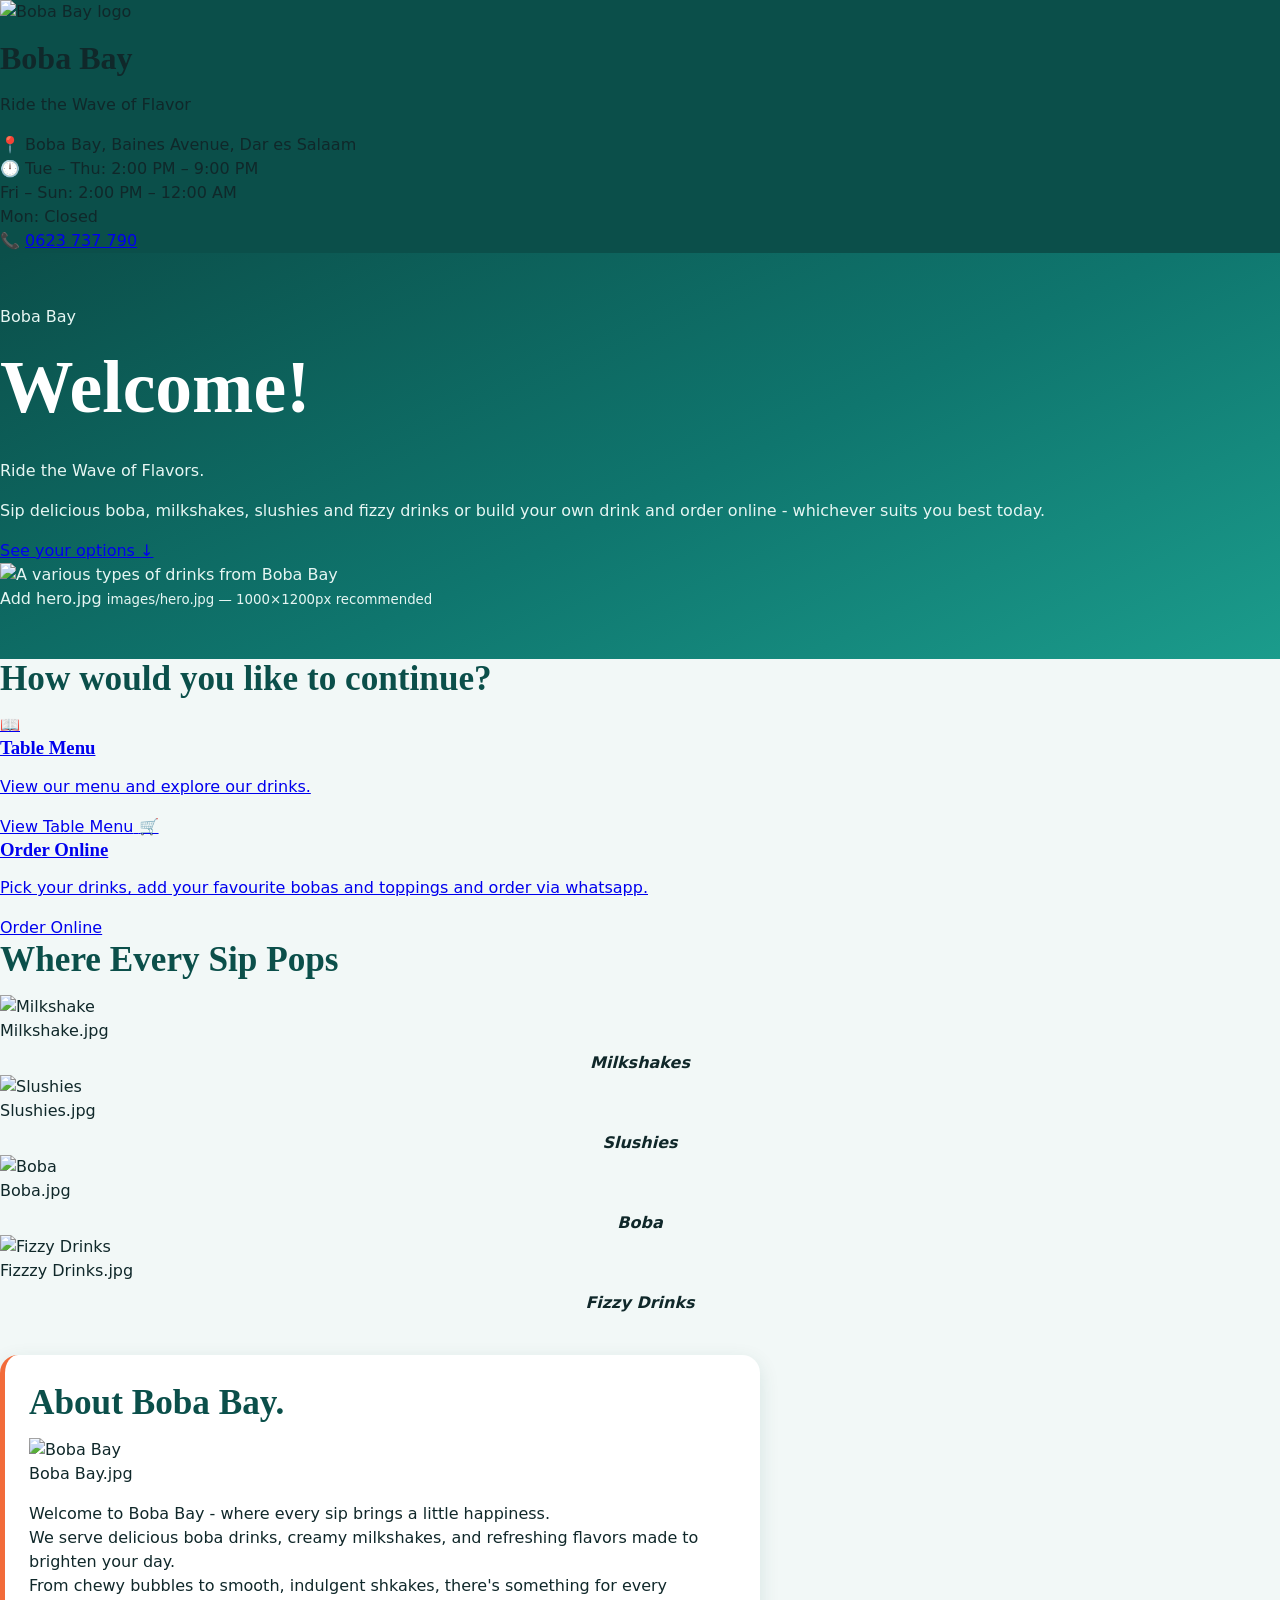
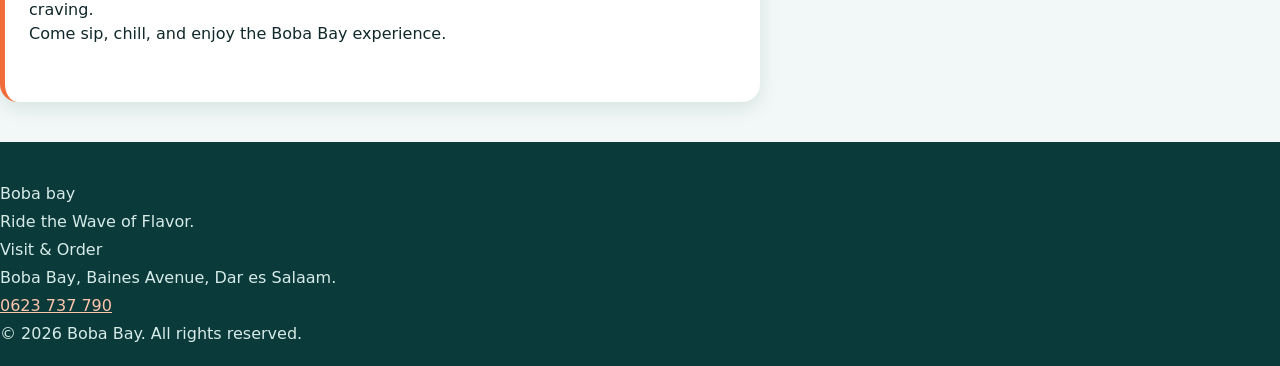
==== commit 9e417bd1: "Update index.html" ====
--- a/index.html
+++ b/index.html
@@ -1,278 +1,251 @@
 <!DOCTYPE html>
-<html lang="en" data-title="Boba, Milkshakes, Slushies & Fizzy Drinks">
-
+<html lang="en">
 <head>
-  <!-- Basic Page Settings -->
   <meta charset="UTF-8">
-  <meta
-    name="viewport"
-    content="width=device-width, initial-scale=1, viewport-fit=cover"
-  >
-
-  <title>Boba Bear — Boba, Milkshakes, Slushies & Fizzy Drinks</title>
-
-  <meta
-    name="description"
-    content="Boba, milkshakes, slushies and fizzy drinks. View our menu or order online via WhatsApp."
-  >
-
-  <!-- Google Fonts -->
+  <meta name="viewport" content="width=device-width, initial-scale=1.0">
+  <title>Boba Bay | Ride the Wave of Flavor</title>
+  <meta name="description" content="Welcome to Boba Bay. View our table menu or order your favourite meals online.">
+
+  <!-- Google Fonts: Playfair Display for headings, Poppins for body text -->
   <link rel="preconnect" href="https://fonts.googleapis.com">
   <link rel="preconnect" href="https://fonts.gstatic.com" crossorigin>
-
-  <link
-    href="https://fonts.googleapis.com/css2?family=Fraunces:opsz,wght@9..144,600;9..144,700&family=Manrope:wght@400;500;600;700;800&display=swap"
-    rel="stylesheet"
-  >
-
-  <!-- Main Stylesheet -->
+  <link href="https://fonts.googleapis.com/css2?family=Playfair+Display:wght@600;700;800&family=Poppins:wght@400;500;600;700&display=swap" rel="stylesheet">
+
   <link rel="stylesheet" href="style.css">
 </head>
-
 <body>
 
-  <!-- ========================================
-       HERO SECTION
-  ========================================= -->
-  <section class="hero">
-    <div class="wrap hero-grid">
-
-      <!-- Hero Text and Restaurant Information -->
-      <div class="hero-text">
-
-        <span class="logo logo-lg" aria-hidden="true">🐻</span>
-
-        <!-- Replace the bear emoji with your logo when available:
-        <img src="assets/logo.jpeg" alt="Boba Bear Logo">
-        -->
-
-        <h1 data-bind="name"></h1>
-
-        <p class="tagline" data-bind="tagline"></p>
-
-        <ul class="info-list">
-          <li>
-            📍 <span data-bind="address"></span>
-          </li>
-
-          <li>
-            🕒 <span data-bind="hours"></span>
-          </li>
-
-          <li>
-            📞 <span data-bind="phone"></span>
-          </li>
-
-          <li>
-            🛵 <span data-bind="deliveryNote"></span>
-          </li>
-        </ul>
-
-        <!-- Welcome Message -->
-        <h2 class="welcome">Welcome!</h2>
-
-        <p>
-          Sip something fun. Browse our boba, milkshakes, slushies and
-          fizzy drinks, or build your own drink and order online —
-          whichever suits you best today.
-        </p>
-
-        <!-- Hero Call to Action -->
-        <div class="cta">
-          <a class="btn btn-primary" href="#choose">
-            See your options ↓
+  <!-- =========================================================
+     HEADER
+     ========================================================= -->
+
+<header class="site-header">
+
+  <div class="header-inner">
+
+    <!-- Restaurant Logo -->
+    <div class="brand-logo">
+      <img
+        src="logo.jpeg"
+        alt="Boba Bay logo"
+      />
+    </div>
+
+    <!-- Restaurant Brand -->
+    <div class="brand-copy">
+
+      <p class="brand-eyebrow"></p>
+
+      <h1 class="brand-name">
+        Boba Bay
+      </h1>
+
+      <p class="brand-tagline">
+        Ride the Wave of Flavor
+      </p>
+
+    </div>
+
+    <!-- Header Information -->
+    <div class="header-strip">
+
+      <div class="header-strip-item">
+        <span class="header-icon">📍</span>
+        <span>Boba Bay, Baines Avenue, Dar es Salaam </span>
+      </div>
+
+		<div class="header-strip-item">
+        <span class="header-icon">🕛</span>
+        <span>
+		      Tue – Thu: 2:00 PM – 9:00 PM
+			  <br>
+              Fri – Sun: 2:00 PM – 12:00 AM
+			  <br>
+              Mon: Closed
+		</span>
+      </div>
+		
+      <div class="header-strip-item">
+        <span class="header-icon">📞</span>
+        <a href="tel:0623737790">0623 737 790</a>
+      </div>
+
+    </div>
+
+  </div>
+
+</header>
+
+<main>
+    <!-- ============ HERO / WELCOME SECTION ============ -->
+    <section class="hero" aria-labelledby="hero-heading">
+      <div class="hero-inner">
+        <div class="hero-text">
+          <p class="hero-kicker">Boba Bay</p>
+          <h1 id="hero-heading">Welcome!</h1>
+          <p class="hero-tagline">Ride the Wave of Flavors.</p>
+          <p class="hero-copy">Sip delicious boba, milkshakes, slushies and fizzy drinks or build your own drink and order online - whichever suits you best today.</p>
+          <a href="#choose" class="hero-scroll-cta">
+            <span>See your options</span>
+            <span class="hero-scroll-arrow" aria-hidden="true">↓</span>
           </a>
         </div>
 
-      </div>
-
-      <!-- Decorative Hero Artwork -->
-      <div class="hero-art" aria-hidden="true">
-
-        <div class="cup c1">🧋</div>
-        <div class="cup c2">🥤</div>
-        <div class="cup c3">🍓</div>
-
-        <span class="bubble b1"></span>
-        <span class="bubble b2"></span>
-        <span class="bubble b3"></span>
-
-      </div>
-
-    </div>
-  </section>
-
-
-  <!-- ========================================
-       MAIN CONTENT
-  ========================================= -->
-  <main>
-
-    <!-- Menu and Ordering Options -->
-    <section id="choose" class="section wrap">
-
-      <h2>How would you like to continue?</h2>
-
-      <div class="choices">
-
-        <!-- Table Menu -->
-        <a class="choice" href="index1.html">
-
-          <span class="ic">📖</span>
-
+        <div class="hero-media">
+          <!-- Hero image: replace images/hero.jpg with the real photo when available -->
+          <div class="hero-image-frame">
+            <img
+              src="hero.png"
+              alt="A various types of drinks from Boba Bay"
+              class="hero-image"
+              onerror="this.closest('.hero-image-frame').classList.add('image-fallback')"
+            >
+            <div class="fallback-label" aria-hidden="true">
+              <span>Add hero.jpg</span>
+              <small>images/hero.jpg — 1000×1200px recommended</small>
+            </div>
+          </div>
+        </div>
+      </div>
+    </section>
+
+    <!-- ============ TWO MAIN OPTIONS ============ -->
+    <section class="choose" id="choose" aria-labelledby="choose-heading">
+      <h2 id="choose-heading" class="section-heading">How would you like to continue?</h2>
+
+      <div class="choice-grid">
+
+        <!-- Card 1: Table Menu -->
+        <a href="index1.html" class="choice-card choice-card--menu">
+          <span class="choice-icon" aria-hidden="true">📖</span>
           <h3>Table Menu</h3>
-
+          <p>View our menu and explore our drinks.</p>
+          <span class="choice-button">View Table Menu</span>
+        </a>
+
+        <!-- Card 2: Order Online -->
+        <a href="index2.html" class="choice-card choice-card--order">
+          <span class="choice-icon" aria-hidden="true">🛒</span>
+          <h3>Order Online</h3>
+          <p>Pick your drinks, add your favourite bobas and toppings and order via whatsapp.</p>
+          <span class="choice-button">Order Online</span>
+        </a>
+
+      </div>
+    </section>
+
+    <!-- ============ FEATURED FOOD SECTION ============ -->
+    <section class="featured" aria-labelledby="featured-heading">
+      <h2 id="featured-heading" class="section-heading">Where Every Sip Pops</h2>
+
+      <div class="featured-track">
+        <figure class="food-card">
+          <div class="food-image-frame">
+            <img src="Milkshake.jpeg" alt="Milkshake" loading="lazy" onerror="this.closest('.food-image-frame').classList.add('image-fallback')">
+            <div class="fallback-label" aria-hidden="true"><span>Milkshake.jpg</span></div>
+          </div>
+          <figcaption>Milkshakes</figcaption>
+        </figure>
+
+        <figure class="food-card">
+          <div class="food-image-frame">
+            <img src="Slushies.jpeg" alt="Slushies" loading="lazy" onerror="this.closest('.food-image-frame').classList.add('image-fallback')">
+            <div class="fallback-label" aria-hidden="true"><span>Slushies.jpg</span></div>
+          </div>
+          <figcaption>Slushies</figcaption>
+        </figure>
+
+        <figure class="food-card">
+          <div class="food-image-frame">
+            <img src="Boba.jpeg" alt="Boba" loading="lazy" onerror="this.closest('.food-image-frame').classList.add('image-fallback')">
+            <div class="fallback-label" aria-hidden="true"><span>Boba.jpg</span></div>
+          </div>
+          <figcaption>Boba</figcaption>
+        </figure>
+
+        <figure class="food-card">
+          <div class="food-image-frame">
+            <img src="Fizzy Drinks.jpeg" alt="Fizzy Drinks" loading="lazy" onerror="this.closest('.food-image-frame').classList.add('image-fallback')">
+            <div class="fallback-label" aria-hidden="true"><span>Fizzzy Drinks.jpg</span></div>
+          </div>
+          <figcaption>Fizzy Drinks</figcaption>
+        </figure>
+		
+      </div>
+    </section>
+
+	  <!-- ============ ABOUT SECTION ============ -->
+    <section class="about" aria-labelledby="about-heading">
+		<h2 id="about-heading" class="section-heading section-heading--left">About Boba Bay.</h2>
+      <div class="about-inner">
+        <div class="about-image-frame">
+          <img src="Boba Bay.jpeg" alt="Boba Bay" loading="lazy" onerror="this.closest('.about-image-frame').classList.add('image-fallback')">
+          <div class="fallback-label" aria-hidden="true"><span>Boba Bay.jpg</span></div>
+        </div>
+        <div class="about-text">
+          <h2 id="about-heading" class="section-heading section-heading--left"></h2>
           <p>
-            View our menu and explore our drinks.
-          </p>
-
-          <span class="btn btn-primary btn-sm">
-            View Table Menu
-          </span>
-
-        </a>
-
-        <!-- Online Ordering -->
-        <a class="choice" href="index2.html">
-
-          <span class="ic">🛒</span>
-
-          <h3>Order Online</h3>
-
-          <p>
-            Pick your drinks, add boba and toppings, and order via WhatsApp.
-          </p>
-
-          <span class="btn btn-accent btn-sm">
-            Order Online
-          </span>
-
-        </a>
-
-      </div>
-    </section>
-
-
-    <!-- Drinks Gallery -->
-    <section class="section wrap">
-
-      <h2>A Taste You'll Love</h2>
-
-      <!-- Replace the placeholder tiles with real drink photos when available. -->
-
-      <div class="gallery">
-
-        <figure>
-          <div class="ph" style="--tint: #efe6fb;">🧋</div>
-          <figcaption>Boba</figcaption>
-        </figure>
-
-        <figure>
-          <div class="ph" style="--tint: #f3e6d0;">🥛</div>
-          <figcaption>Milkshakes</figcaption>
-        </figure>
-
-        <figure>
-          <div class="ph" style="--tint: #d8ecf8;">🧊</div>
-          <figcaption>Slushies</figcaption>
-        </figure>
-
-        <figure>
-          <div class="ph" style="--tint: #d9f2ea;">🫧</div>
-          <figcaption>Fizzy Drinks</figcaption>
-        </figure>
-
-      </div>
-    </section>
-
-
-    <!-- About Section -->
-    <section class="section wrap about">
-
-      <h2>
-        About <span data-bind="name"></span>
-      </h2>
-
-      <p>
-        We serve boba, milkshakes, slushies, fizzy drinks, fruit teas,
-        chocolate drinks and milk teas. Explore the menu, discover your
-        favourite drink and make it your own with popping or chewy boba
-        and toppings.
-
-        <em>
-          (Edit this text in index.html to add your own story.)
-        </em>
-      </p>
-
-    </section>
-
-  </main>
-
-
-  <!-- ========================================
-       FOOTER
-  ========================================= -->
+			Welcome to Boba Bay - where every sip brings a little happiness.
+			<br>
+			We serve delicious boba drinks, creamy milkshakes, and refreshing flavors made to brighten your day.
+			<br>
+			From chewy bubbles to smooth, indulgent shkakes, there's something for every craving.
+			<br>
+			Come sip, chill, and enjoy the Boba Bay experience.
+		  </p>
+        </div
+      </div>
+    </section>
+	
+
+  <!-- ============ FOOTER ============ -->
+  
   <footer class="site-footer">
 
-    <div class="wrap foot-grid">
-
-      <!-- Restaurant Details -->
-      <div>
-        <h3 data-bind="name"></h3>
-
-        <p data-bind="tagline"></p>
-
-        <p data-bind="deliveryNote"></p>
-      </div>
-
-      <!-- Contact Information -->
-      <div>
-
-        <h3>Visit &amp; Order</h3>
-
-        <p>
-          📍 <span data-bind="address"></span>
-        </p>
-
-        <p>
-          📞 <span data-bind="phone"></span>
-        </p>
-
-        <p>
-          🕒 <span data-bind="hours"></span>
-        </p>
-
-      </div>
-
-      <!-- Social Media and Navigation -->
-      <div>
-
-        <h3>Follow Us</h3>
-
-        <p id="socials"></p>
-
-        <p>
-          <a href="index1.html">Table Menu</a>
-          ·
-          <a href="index2.html">Order Online</a>
-        </p>
-
-      </div>
-
-    </div>
-
-    <!-- Copyright -->
-    <p class="copy">
-      © <span id="year"></span>
-      <span data-bind="name"></span>.
-      All rights reserved.
-    </p>
-
-  </footer>
-
-
-  <!-- JavaScript -->
+
+<div class="footer-inner">
+
+  <!-- Footer Brand -->
+  <div class="footer-brand">
+
+    <p class="footer-name">
+      Boba bay
+    </p>
+
+    <p class="footer-tagline">
+      Ride the Wave of Flavor.
+    </p>
+
+  </div>
+
+  <!-- Restaurant Details -->
+  <div class="footer-details">
+
+    <p class="footer-heading">
+      Visit &amp; Order
+    </p>
+
+    <p>
+     Boba Bay, Baines Avenue, Dar es Salaam.
+    </p>
+
+    <p>
+       <a href="tel:0623737790">0623 737 790</a>
+    </p>
+
+  </div>
+
+</div>
+
+<!-- Copyright -->
+<p class="footer-copyright">
+  © <span id="year"></span>
+Boba Bay. All rights reserved.
+</p>
+
+
   <script src="script.js"></script>
-
 </body>
 </html>
+
+    
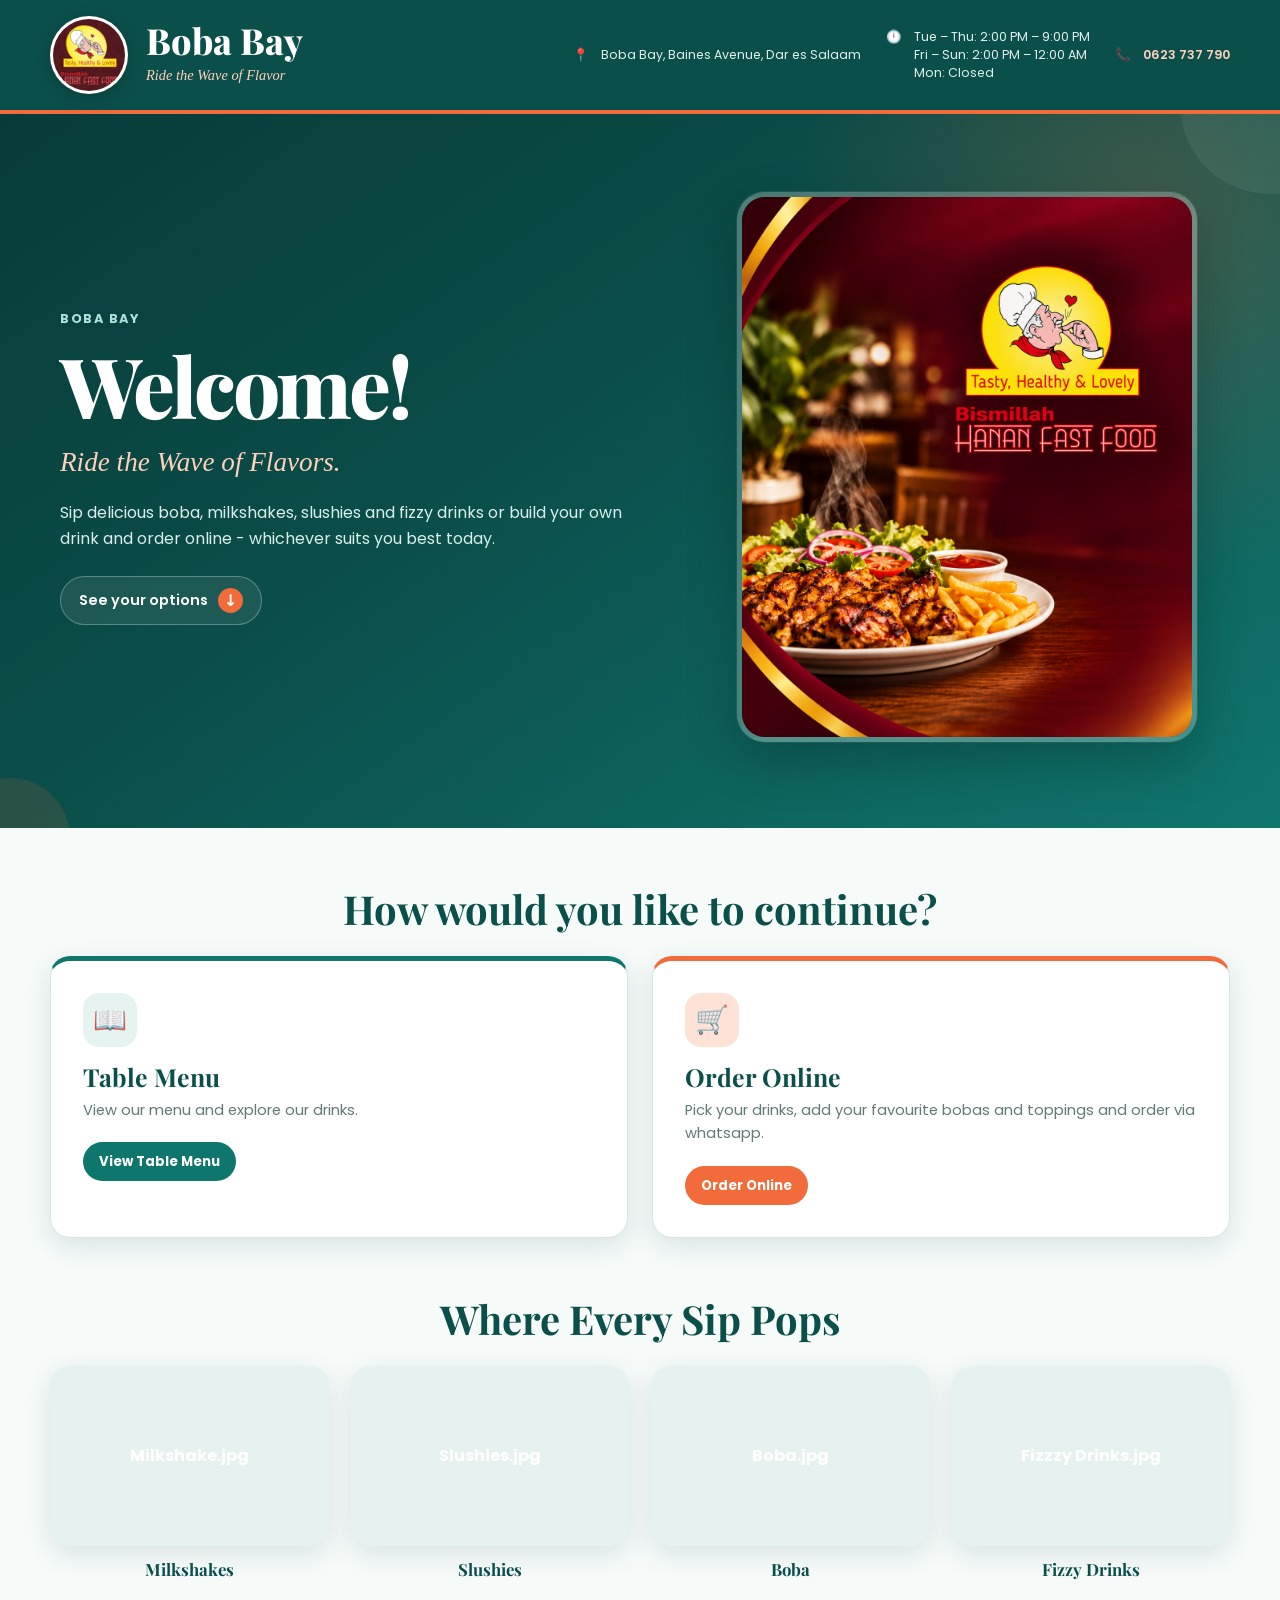
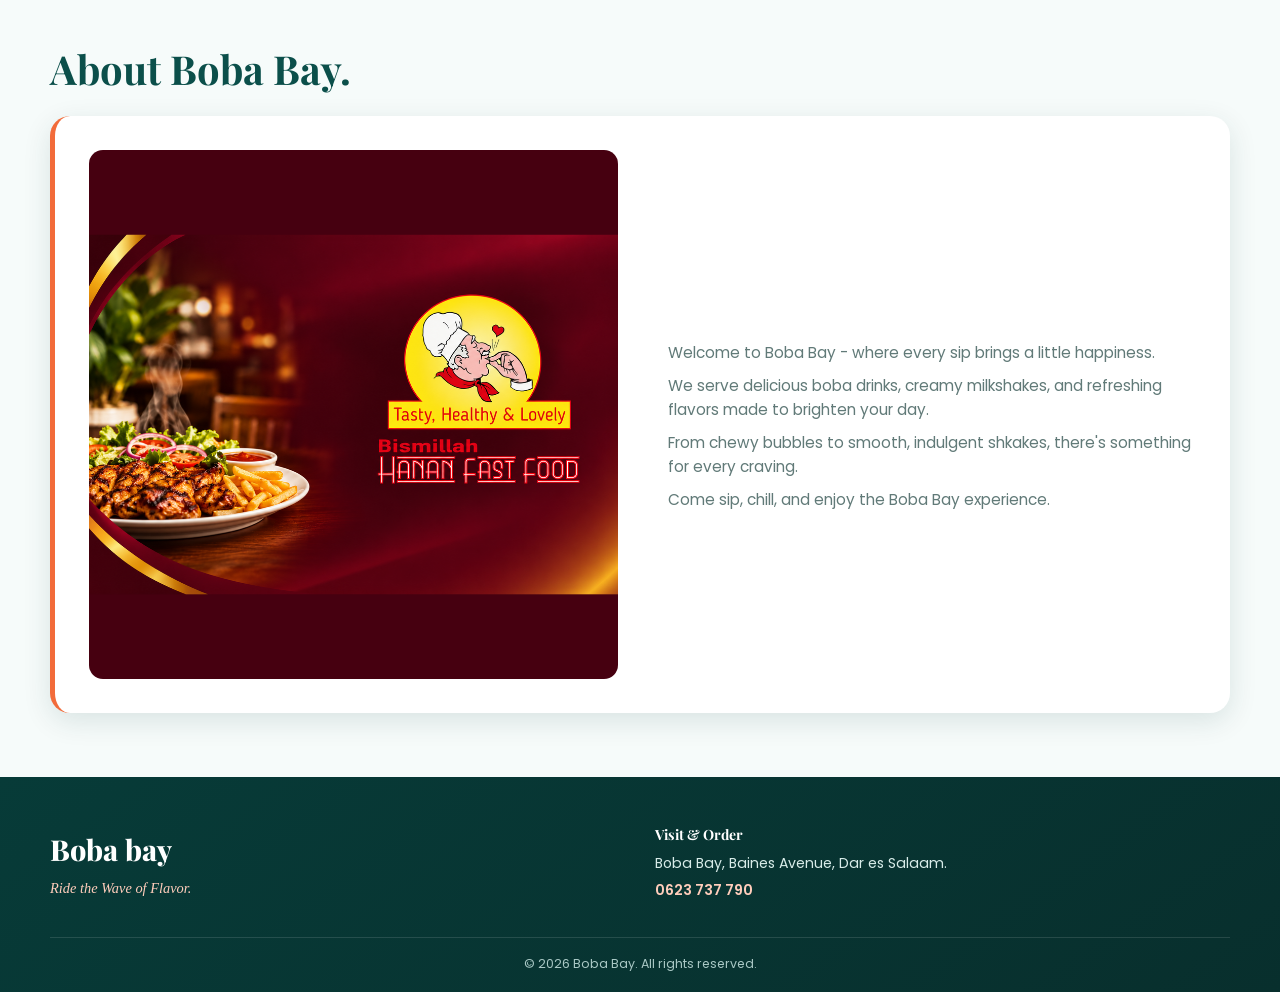
==== commit c721f9ed: "Update index.html" ====
--- a/index.html
+++ b/index.html
@@ -179,7 +179,7 @@
 		<h2 id="about-heading" class="section-heading section-heading--left">About Boba Bay.</h2>
       <div class="about-inner">
         <div class="about-image-frame">
-          <img src="Boba Bay.jpeg" alt="Boba Bay" loading="lazy" onerror="this.closest('.about-image-frame').classList.add('image-fallback')">
+          <img src="about.png" alt="Boba Bay" loading="lazy" onerror="this.closest('.about-image-frame').classList.add('image-fallback')">
           <div class="fallback-label" aria-hidden="true"><span>Boba Bay.jpg</span></div>
         </div>
         <div class="about-text">
--- a/style.css
+++ b/style.css
@@ -1,38 +1,49 @@
 /* =========================================================================
-   BOBA BEAR — WEBSITE STYLESHEET
-
-   Main theme: Deep Teal + Coral
+   BOBA BAY — WEBSITE STYLESHEET
+
+   Brand: Boba Bay
+   Tagline: Ride the Wave of Flavor
+   Theme: Deep Teal + Coral + Cream
    Layout: Mobile-first and responsive
-   Fonts: Manrope + Fraunces
+   Fonts: Playfair Display + Poppins
    ========================================================================= */
 
 
 /* =========================================================================
    1. DESIGN SETTINGS
-   Edit these variables to change the website's colours and general style.
    ========================================================================= */
 
 :root {
   /* Main colours */
-  --green: #0f766e;
-  --green-d: #0b4f4a;
-  --cream: #f2f8f7;
-  --card: #ffffff;
-  --ink: #10282a;
-  --muted: #587370;
+  --teal: #0f766e;
+  --teal-dark: #0b4f4a;
+  --teal-deep: #073b38;
+
+  --cream: #f6fbfa;
+  --cream-warm: #fffaf5;
+  --white: #ffffff;
+
+  --ink: #173333;
+  --muted: #617a78;
 
   /* Accent colours */
-  --accent: #f26b3a;
-  --accent-d: #d9541f;
+  --coral: #f26b3a;
+  --coral-dark: #d9541f;
+  --coral-light: #ffe2d6;
+
+  /* Supporting colour */
   --taro: #6d5fd0;
 
   /* Borders and effects */
-  --line: #d6e5e2;
-  --r: 18px;
-  --shadow: 0 6px 20px rgba(11, 79, 74, 0.12);
+  --line: #d8e7e4;
+  --radius: 20px;
+  --radius-small: 14px;
+
+  --shadow: 0 8px 28px rgba(7, 59, 56, 0.12);
+  --shadow-hover: 0 14px 35px rgba(7, 59, 56, 0.18);
 
   /* Layout */
-  --nav-height: 64px;
+  --max-width: 1180px;
 }
 
 
@@ -46,803 +57,1086 @@
 
 html {
   scroll-behavior: smooth;
-  scroll-padding-top: 70px;
+  scroll-padding-top: 20px;
 }
 
 body {
   margin: 0;
-  font-family: Manrope, system-ui, -apple-system, "Segoe UI", Roboto, sans-serif;
+
+  font-family: "Poppins", system-ui, -apple-system, "Segoe UI", Roboto, sans-serif;
   font-size: 16px;
-  line-height: 1.5;
+  line-height: 1.6;
+
   color: var(--ink);
   background: var(--cream);
+
   overflow-x: hidden;
+}
+
+img {
+  display: block;
+  max-width: 100%;
+}
+
+a {
+  -webkit-tap-highlight-color: transparent;
+}
+
+button,
+a {
+  font-family: inherit;
 }
 
 h1,
 h2,
 h3 {
-  font-family: Fraunces, Georgia, "Times New Roman", serif;
+  font-family: "Playfair Display", Georgia, "Times New Roman", serif;
   line-height: 1.15;
-  margin: 0 0 0.4em;
-}
-
-h2 {
-  font-size: clamp(1.6rem, 4vw, 2.2rem);
-  color: var(--green-d);
-}
-
-img {
-  max-width: 100%;
-}
-
-a {
-  -webkit-tap-highlight-color: transparent;
+}
+
+h1,
+h2,
+h3,
+p {
+  margin-top: 0;
 }
 
 :focus-visible {
-  outline: 3px solid var(--accent);
-  outline-offset: 2px;
-}
-
-
-/* =========================================================================
-   3. REUSABLE LAYOUT
-   ========================================================================= */
-
-.wrap {
-  width: min(1120px, calc(100% - 32px));
+  outline: 3px solid var(--coral);
+  outline-offset: 3px;
+}
+
+
+/* =========================================================================
+   3. GENERAL LAYOUT
+   ========================================================================= */
+
+.header-inner,
+.hero-inner,
+.choose,
+.featured,
+.about,
+.footer-inner {
+  width: min(var(--max-width), calc(100% - 32px));
   margin-inline: auto;
 }
 
-.section {
-  padding: 48px 0 12px;
-}
-
-.sub {
-  color: var(--muted);
-  margin: 0 0 20px;
-}
-
-.page-title {
-  font-size: clamp(2rem, 6vw, 2.8rem);
-  color: var(--green-d);
-  margin-bottom: 4px;
-}
-
-
-/* Skip link for keyboard accessibility */
-.skip {
+.section-heading {
+  margin: 0 0 24px;
+
+  color: var(--teal-dark);
+
+  font-size: clamp(1.8rem, 5vw, 2.5rem);
+  font-weight: 700;
+
+  text-align: center;
+}
+
+.section-heading--left {
+  text-align: left;
+}
+
+
+/* =========================================================================
+   4. HEADER
+   ========================================================================= */
+
+.site-header {
+  position: relative;
+  z-index: 10;
+
+  background: var(--teal-dark);
+  color: var(--white);
+
+  border-bottom: 4px solid var(--coral);
+}
+
+.header-inner {
+  display: grid;
+  grid-template-columns: auto 1fr;
+  align-items: center;
+
+  gap: 14px;
+
+  padding: 18px 0;
+}
+
+
+/* -------------------------------------------------------------------------
+   Logo
+   ------------------------------------------------------------------------- */
+
+.brand-logo {
+  width: 68px;
+  height: 68px;
+
+  flex-shrink: 0;
+
+  overflow: hidden;
+
+  border-radius: 50%;
+  background: var(--white);
+
+  border: 3px solid rgba(255, 255, 255, 0.85);
+
+  box-shadow: 0 5px 18px rgba(0, 0, 0, 0.18);
+}
+
+.brand-logo img {
+  width: 100%;
+  height: 100%;
+
+  object-fit: cover;
+}
+
+
+/* -------------------------------------------------------------------------
+   Brand copy
+   ------------------------------------------------------------------------- */
+
+.brand-copy {
+  min-width: 0;
+}
+
+.brand-eyebrow {
+  margin: 0;
+
+  font-size: 0.72rem;
+  font-weight: 600;
+
+  letter-spacing: 0.12em;
+  text-transform: uppercase;
+
+  color: #b9dfda;
+}
+
+.brand-name {
+  margin: 0;
+
+  color: var(--white);
+
+  font-size: clamp(1.8rem, 7vw, 2.7rem);
+  font-weight: 800;
+
+  line-height: 1;
+}
+
+.brand-tagline {
+  margin: 6px 0 0;
+
+  color: #ffd0bd;
+
+  font-family: Georgia, serif;
+  font-size: 0.95rem;
+  font-style: italic;
+}
+
+
+/* -------------------------------------------------------------------------
+   Header information
+   ------------------------------------------------------------------------- */
+
+.header-strip {
+  grid-column: 1 / -1;
+
+  display: grid;
+  gap: 9px;
+
+  margin-top: 8px;
+  padding-top: 14px;
+
+  border-top: 1px solid rgba(255, 255, 255, 0.16);
+}
+
+.header-strip-item {
+  display: flex;
+  align-items: flex-start;
+
+  gap: 9px;
+
+  color: #e1f0ee;
+
+  font-size: 0.82rem;
+  line-height: 1.45;
+}
+
+.header-icon {
+  flex: none;
+
+  width: 22px;
+
+  text-align: center;
+}
+
+.header-strip-item a {
+  color: #ffd0bd;
+  font-weight: 600;
+  text-decoration: none;
+}
+
+.header-strip-item a:hover {
+  color: var(--white);
+}
+
+
+/* =========================================================================
+   5. HERO SECTION
+   ========================================================================= */
+
+.hero {
+  position: relative;
+
+  padding: 52px 0 58px;
+
+  overflow: hidden;
+
+  background:
+    radial-gradient(
+      circle at 90% 15%,
+      rgba(242, 107, 58, 0.22),
+      transparent 28%
+    ),
+    linear-gradient(
+      145deg,
+      var(--teal-deep) 0%,
+      var(--teal-dark) 45%,
+      var(--teal) 100%
+    );
+
+  color: #e8f7f5;
+}
+
+.hero::before,
+.hero::after {
+  content: "";
+
   position: absolute;
-  left: -999px;
-}
-
-.skip:focus {
-  left: 8px;
-  top: 8px;
-  background: #fff;
-  padding: 8px;
-  z-index: 99;
-}
-
-
-/* =========================================================================
-   4. HEADER AND NAVIGATION
-   ========================================================================= */
-
-.site-header {
-  position: sticky;
-  top: 0;
-  z-index: 20;
-  background: var(--green-d);
-  border-bottom: 0;
-}
-
-.bar {
-  display: flex;
+
+  border-radius: 50%;
+
+  pointer-events: none;
+}
+
+.hero::before {
+  width: 180px;
+  height: 180px;
+
+  top: -100px;
+  right: -80px;
+
+  background: rgba(255, 255, 255, 0.06);
+}
+
+.hero::after {
+  width: 120px;
+  height: 120px;
+
+  bottom: -70px;
+  left: -50px;
+
+  background: rgba(242, 107, 58, 0.12);
+}
+
+.hero-inner {
+  display: grid;
+
+  gap: 36px;
+
   align-items: center;
-  gap: 12px;
-  height: var(--nav-height);
+}
+
+
+/* -------------------------------------------------------------------------
+   Hero text
+   ------------------------------------------------------------------------- */
+
+.hero-text {
   position: relative;
-}
-
-/* Brand name and logo */
-
-.brand {
-  display: flex;
+  z-index: 1;
+}
+
+.hero-kicker {
+  margin: 0 0 8px;
+
+  color: #aee1db;
+
+  font-size: 0.8rem;
+  font-weight: 700;
+
+  letter-spacing: 0.12em;
+  text-transform: uppercase;
+}
+
+.hero h1 {
+  margin: 0;
+
+  color: var(--white);
+
+  font-size: clamp(3rem, 13vw, 5.4rem);
+  font-weight: 800;
+
+  letter-spacing: -0.04em;
+}
+
+.hero-tagline {
+  margin: 8px 0 16px;
+
+  color: #ffd0bd;
+
+  font-family: Georgia, serif;
+  font-size: clamp(1.3rem, 5vw, 1.7rem);
+  font-style: italic;
+}
+
+.hero-copy {
+  max-width: 580px;
+
+  margin: 0;
+
+  color: #d8eeeb;
+
+  font-size: 0.98rem;
+}
+
+
+/* -------------------------------------------------------------------------
+   Hero CTA
+   ------------------------------------------------------------------------- */
+
+.hero-scroll-cta {
+  display: inline-flex;
   align-items: center;
-  gap: 8px;
-  min-width: 0;
-  margin-right: auto;
-
-  font: 700 1.25rem Fraunces, Georgia, serif;
-  color: #fff;
+
+  gap: 10px;
+
+  margin-top: 25px;
+  padding: 11px 18px;
+
+  border: 1px solid rgba(255, 255, 255, 0.28);
+  border-radius: 999px;
+
+  background: rgba(255, 255, 255, 0.08);
+
+  color: var(--white);
+
+  font-size: 0.9rem;
+  font-weight: 600;
+
   text-decoration: none;
-}
-
-.brand span:last-child {
-  overflow: hidden;
-  text-overflow: ellipsis;
-  white-space: nowrap;
-}
-
-.logo {
+
+  transition:
+    transform 0.2s ease,
+    background 0.2s ease,
+    border-color 0.2s ease;
+}
+
+.hero-scroll-cta:hover {
+  transform: translateY(-2px);
+
+  background: rgba(255, 255, 255, 0.14);
+
+  border-color: rgba(255, 255, 255, 0.45);
+}
+
+.hero-scroll-arrow {
   display: grid;
   place-items: center;
-  flex: none;
-
-  width: 38px;
-  height: 38px;
+
+  width: 25px;
+  height: 25px;
+
   border-radius: 50%;
-  background: #fff;
-  font-size: 1.2rem;
-}
-
-.logo-lg {
-  width: 84px;
-  height: 84px;
-  font-size: 2.6rem;
-  margin-bottom: 14px;
-  border: 4px solid #fff;
-  box-shadow: var(--shadow);
-}
-
-/* Navigation links */
-
-.nav {
-  display: none;
-  position: absolute;
-  top: var(--nav-height);
-  left: 0;
-  right: 0;
-
-  flex-direction: column;
-  padding: 8px 16px 16px;
-
-  background: var(--cream);
-  border-bottom: 1px solid var(--line);
-  box-shadow: var(--shadow);
-}
-
-.nav.open {
-  display: flex;
-}
-
-.nav a {
-  padding: 12px 4px;
-  color: var(--ink);
-  text-decoration: none;
-  font-weight: 600;
-}
-
-/* Header action buttons */
-
-.actions {
-  display: flex;
-  align-items: center;
-  gap: 8px;
-  flex: none;
-}
-
-.icon-btn {
+
+  background: var(--coral);
+
+  font-size: 1rem;
+}
+
+
+/* -------------------------------------------------------------------------
+   Hero image
+   ------------------------------------------------------------------------- */
+
+.hero-media {
   position: relative;
-  width: 42px;
-  height: 42px;
-  border: 0;
-  border-radius: 50%;
-
-  background: #fff;
-  font-size: 1.1rem;
-  cursor: pointer;
-  box-shadow: var(--shadow);
-}
-
-.badge {
-  position: absolute;
-  top: -4px;
-  right: -4px;
-
-  min-width: 20px;
-  height: 20px;
-  padding: 0 5px;
-  border-radius: 10px;
-
-  background: var(--accent);
-  color: #fff;
-  font: 700 0.75rem/20px system-ui, sans-serif;
-  text-align: center;
-}
-
-
-/* =========================================================================
-   5. BUTTONS
-   ========================================================================= */
-
-.btn {
-  display: inline-block;
-  border: 0;
-  border-radius: 999px;
-  padding: 12px 24px;
-
-  font: 700 1rem system-ui, sans-serif;
-  text-align: center;
-  text-decoration: none;
-
-  cursor: pointer;
-  transition: transform 0.15s, background 0.15s;
-}
-
-.btn:hover:not(:disabled) {
-  transform: translateY(-1px);
-}
-
-.btn:disabled {
-  opacity: 0.5;
-  cursor: not-allowed;
-}
-
-/* Main button */
-
-.btn-primary {
-  background: #fff;
-  color: var(--green-d);
-}
-
-.btn-primary:hover {
-  background: #e6f6f3;
-}
-
-/* Accent button */
-
-.btn-accent {
-  background: var(--accent);
-  color: #fff;
-}
-
-.btn-accent:hover:not(:disabled) {
-  background: var(--accent-d);
-}
-
-/* Button sizes */
-
-.btn-sm {
-  padding: 9px 16px;
-  font-size: 0.9rem;
-}
-
-.btn-block {
+}
+
+.hero-image-frame {
+  position: relative;
+
   width: 100%;
-}
-
-
-/* =========================================================================
-   6. HERO SECTION
-   Edit the background and heading colours here.
-   ========================================================================= */
-
-.hero {
-  padding: 36px 0 48px;
+  max-width: 480px;
+
+  margin-inline: auto;
+
   overflow: hidden;
 
-  background: linear-gradient(
-    155deg,
-    #0b4f4a 0%,
-    #0f766e 55%,
-    #1b9c8c 100%
-  );
-
-  color: #e6f6f3;
-}
-
-.hero-grid {
-  display: grid;
-  gap: 28px;
-  align-items: center;
-}
-
-.eyebrow {
-  margin: 0;
-  color: #e6f6f3;
-
-  font-size: 0.8rem;
-  font-weight: 700;
-  letter-spacing: 0.08em;
-  text-transform: uppercase;
-}
-
-.hero h1,
-.hero h2 {
-  color: #fff;
-}
-
-.hero h1 {
-  font-size: clamp(2.6rem, 10vw, 4.6rem);
-}
-
-.tagline {
-  margin: 0 0 12px;
-  color: #ffd2bf;
-  font: italic 1.4rem Georgia, serif;
-}
-
-.cta {
-  display: flex;
-  flex-wrap: wrap;
-  gap: 12px;
-  margin-top: 20px;
-}
-
-/* Hero logo */
-
-.hero .logo-lg {
-  background: #fff;
-  border-color: rgba(255, 255, 255, 0.5);
-}
-
-/* Hero primary button */
-
-.hero .btn-primary {
-  background: #fff;
-  color: var(--green-d);
-}
-
-.hero .btn-primary:hover {
-  background: #e6f6f3;
-}
-
-
-/* =========================================================================
-   7. HERO DECORATIONS
-   The cup illustrations and floating bubbles.
-   ========================================================================= */
-
-.hero-art {
-  position: relative;
-  height: 260px;
-}
-
-.cup {
-  position: absolute;
+  border: 5px solid rgba(255, 255, 255, 0.2);
+  border-radius: 28px;
+
+  background:
+    linear-gradient(
+      135deg,
+      rgba(255, 255, 255, 0.12),
+      rgba(255, 255, 255, 0.03)
+    );
+
+  box-shadow:
+    0 20px 50px rgba(0, 0, 0, 0.22),
+    0 0 0 1px rgba(255, 255, 255, 0.08);
+}
+
+.hero-image {
+  width: 100%;
+  aspect-ratio: 5 / 6;
+
+  object-fit: cover;
+}
+
+
+/* =========================================================================
+   6. IMAGE FALLBACK
+   ========================================================================= */
+
+.image-fallback {
+  min-height: 180px;
+
   display: grid;
   place-items: center;
 
-  background: rgba(255, 255, 255, 0.95);
-  border-radius: 50%;
+  background:
+    linear-gradient(
+      135deg,
+      var(--teal-dark),
+      var(--teal)
+    );
+}
+
+.image-fallback img {
+  display: none;
+}
+
+.fallback-label {
+  display: none;
+
+  position: absolute;
+
+  inset: 0;
+
+  place-items: center;
+
+  padding: 20px;
+
+  text-align: center;
+
+  color: #fff;
+}
+
+.image-fallback .fallback-label {
+  display: grid;
+}
+
+.fallback-label span {
+  font-weight: 700;
+}
+
+.fallback-label small {
+  opacity: 0.75;
+  font-size: 0.75rem;
+}
+
+
+/* =========================================================================
+   7. CHOOSE SECTION
+   ========================================================================= */
+
+.choose {
+  padding-top: 58px;
+  padding-bottom: 58px;
+}
+
+.choice-grid {
+  display: grid;
+  gap: 18px;
+}
+
+.choice-card {
+  position: relative;
+
+  display: block;
+
+  padding: 28px 24px;
+
+  overflow: hidden;
+
+  background: var(--white);
+
+  color: var(--ink);
+
+  border: 1px solid var(--line);
+  border-top: 5px solid var(--teal);
+
+  border-radius: var(--radius);
+
   box-shadow: var(--shadow);
-}
-
-.c1 {
-  width: 170px;
-  height: 170px;
-  left: 50%;
-  top: 40px;
-  transform: translateX(-50%);
-  font-size: 5.5rem;
-}
-
-.c2 {
-  width: 100px;
-  height: 100px;
-  left: 6%;
-  top: 120px;
-  background: #d7f0ec;
-  font-size: 3.2rem;
-}
-
-.c3 {
-  width: 90px;
-  height: 90px;
-  right: 6%;
-  top: 20px;
-  background: #ffe0d3;
-  font-size: 2.8rem;
-}
-
-/* Floating bubbles */
-
-.bubble {
-  position: absolute;
-  border-radius: 50%;
-  background: #ffb899;
-  opacity: 0.7;
-  animation: float 5s ease-in-out infinite;
-}
-
-.b1 {
-  width: 22px;
-  height: 22px;
-  left: 30%;
-  top: 10px;
-}
-
-.b2 {
-  width: 14px;
-  height: 14px;
-  right: 25%;
-  bottom: 20px;
-  animation-delay: 1s;
-}
-
-.b3 {
-  width: 30px;
-  height: 30px;
-  left: 12%;
-  bottom: 0;
-  animation-delay: 2s;
-}
-
-@keyframes float {
-  50% {
-    transform: translateY(-12px);
-  }
-}
-
-
-/* =========================================================================
-   8. HOME PAGE — CHOICES AND LINKS
-   ========================================================================= */
-
-.welcome {
-  margin-top: 20px;
-  font-size: 1.5rem;
-}
-
-.choices {
-  display: grid;
-  gap: 16px;
-}
-
-.choice {
-  display: block;
-  padding: 22px;
-
-  background: #fff;
-  color: var(--ink);
+
   text-decoration: none;
 
-  border: 2px solid transparent;
-  border-top: 5px solid var(--green);
-  border-radius: var(--r);
-  box-shadow: var(--shadow);
-
-  transition: transform 0.15s, border-color 0.15s;
-}
-
-.choice:nth-child(2) {
-  border-top-color: var(--accent);
-}
-
-.choice:hover {
-  transform: translateY(-3px);
-  border-color: var(--accent);
-}
-
-.choice .ic {
-  font-size: 2.2rem;
-}
-
-.choice h3 {
-  margin: 6px 0 4px;
-}
-
-.choice p {
-  margin: 0 0 14px;
-  color: var(--muted);
-}
-
-
-/* =========================================================================
-   9. GALLERY
-   ========================================================================= */
-
-.gallery {
-  display: grid;
-  grid-template-columns: repeat(2, 1fr);
-  gap: 14px;
-}
-
-figure {
-  margin: 0;
-}
-
-.ph {
+  transition:
+    transform 0.2s ease,
+    box-shadow 0.2s ease,
+    border-color 0.2s ease;
+}
+
+.choice-card--order {
+  border-top-color: var(--coral);
+}
+
+.choice-card:hover {
+  transform: translateY(-5px);
+
+  box-shadow: var(--shadow-hover);
+
+  border-color: var(--coral);
+}
+
+.choice-icon {
   display: grid;
   place-items: center;
 
-  aspect-ratio: 1;
-  border-radius: var(--r);
+  width: 54px;
+  height: 54px;
+
+  margin-bottom: 16px;
+
+  border-radius: 16px;
+
+  background: #e5f4f1;
+
+  font-size: 1.7rem;
+}
+
+.choice-card--order .choice-icon {
+  background: var(--coral-light);
+}
+
+.choice-card h3 {
+  margin: 0 0 7px;
+
+  color: var(--teal-dark);
+
+  font-size: 1.55rem;
+}
+
+.choice-card p {
+  margin: 0 0 20px;
+
+  color: var(--muted);
+
+  font-size: 0.92rem;
+}
+
+.choice-button {
+  display: inline-block;
+
+  padding: 9px 16px;
+
+  border-radius: 999px;
+
+  background: var(--teal);
+
+  color: var(--white);
+
+  font-size: 0.82rem;
+  font-weight: 700;
+}
+
+.choice-card--order .choice-button {
+  background: var(--coral);
+}
+
+
+/* =========================================================================
+   8. FEATURED DRINKS
+   ========================================================================= */
+
+.featured {
+  padding-bottom: 64px;
+}
+
+.featured-track {
+  display: grid;
+
+  grid-template-columns: repeat(2, minmax(0, 1fr));
+
+  gap: 18px;
+}
+
+.food-card {
+  margin: 0;
+
+  min-width: 0;
+}
+
+.food-image-frame {
+  position: relative;
+
+  overflow: hidden;
+
+  border-radius: var(--radius);
+
+  background: #e6f2f0;
+
   box-shadow: var(--shadow);
 
-  background: var(--tint);
-  font-size: 3.6rem;
-}
-
-figcaption {
-  margin-top: 8px;
+  transition:
+    transform 0.2s ease,
+    box-shadow 0.2s ease;
+}
+
+.food-card:hover .food-image-frame {
+  transform: translateY(-4px);
+
+  box-shadow: var(--shadow-hover);
+}
+
+.food-image-frame img {
+  width: 100%;
+
+  aspect-ratio: 1 / 1;
+
+  object-fit: cover;
+
+  transition: transform 0.35s ease;
+}
+
+.food-card:hover .food-image-frame img {
+  transform: scale(1.04);
+}
+
+.food-card figcaption {
+  margin-top: 10px;
+
+  color: var(--teal-dark);
+
+  font-family: "Playfair Display", Georgia, serif;
+
+  font-size: 1.05rem;
+  font-weight: 700;
+
   text-align: center;
+}
+
+
+/* =========================================================================
+   9. ABOUT SECTION
+   ========================================================================= */
+
+.about {
+  margin-bottom: 64px;
+}
+
+.about > .section-heading {
+  margin-bottom: 24px;
+}
+
+.about-inner {
+  display: grid;
+
+  gap: 28px;
+
+  padding: 22px;
+
+  background: var(--white);
+
+  border-left: 5px solid var(--coral);
+
+  border-radius: var(--radius);
+
+  box-shadow: var(--shadow);
+}
+
+.about-image-frame {
+  position: relative;
+
+  overflow: hidden;
+
+  border-radius: var(--radius-small);
+
+  background: #e7f2f0;
+}
+
+.about-image-frame img {
+  width: 100%;
+
+  aspect-ratio: 4 / 3;
+
+  object-fit: cover;
+}
+
+.about-text {
+  align-self: center;
+}
+
+.about-text p {
+  margin: 0;
+
+  color: var(--muted);
+
+  font-size: 0.96rem;
+}
+
+.about-text br {
+  content: "";
+  display: block;
+
+  margin-bottom: 8px;
+}
+
+
+/* =========================================================================
+   10. FOOTER
+   ========================================================================= */
+
+.site-footer {
+  margin-top: 0;
+
+  padding: 42px 0 18px;
+
+  background:
+    linear-gradient(
+      145deg,
+      var(--teal-deep),
+      #082f2d
+    );
+
+  color: #d8ece9;
+}
+
+.footer-inner {
+  display: grid;
+
+  gap: 30px;
+}
+
+.footer-brand {
+  text-align: center;
+}
+
+.footer-name {
+  margin: 0;
+
+  color: var(--white);
+
+  font-family: "Playfair Display", Georgia, serif;
+
+  font-size: 1.8rem;
+  font-weight: 800;
+}
+
+.footer-tagline {
+  margin: 5px 0 0;
+
+  color: #ffcdbb;
+
+  font-family: Georgia, serif;
+  font-style: italic;
+
+  font-size: 0.9rem;
+}
+
+.footer-details {
+  text-align: center;
+}
+
+.footer-heading {
+  margin: 0 0 8px;
+
+  color: var(--white);
+
+  font-family: "Playfair Display", Georgia, serif;
+
+  font-size: 1.2rem;
   font-weight: 700;
-  font-style: italic;
-}
-
-
-/* =========================================================================
-   10. MENU PAGE
-   ========================================================================= */
-
-/* Menu category navigation */
-
-.cat-nav a {
-  background: #fff;
-  border-color: var(--line);
-  color: var(--green-d);
-}
-
-.cat-nav a.active {
-  background: var(--green);
-  border-color: var(--green);
-  color: #fff;
-}
-
-/* Menu category headings */
-
-.cat h3 {
-  padding-left: 12px;
-  border-left: 5px solid var(--accent);
-}
-
-/* Menu item list */
-
-.menu-list {
-  margin: 0;
-  padding: 0;
-  list-style: none;
-
-  background: #fff;
-  border-top: 4px solid var(--green);
-  border-radius: var(--r);
-  box-shadow: var(--shadow);
-}
-
-.menu-row {
-  display: flex;
-  align-items: center;
-  justify-content: space-between;
-  gap: 14px;
-
-  padding: 12px 16px;
-  border-bottom: 1px solid var(--line);
-}
-
-.menu-row:last-child {
-  border-bottom: 0;
-}
-
-.menu-row b {
-  display: block;
-}
-
-.menu-row small {
-  display: block;
-  color: var(--muted);
-  font-size: 0.85rem;
-}
-
-/* Price and item details */
-
-.menu-row .price {
-  white-space: nowrap;
-}
-
-.price {
-  color: var(--green);
-}
-
-.menu-row .row-end {
-  display: flex;
-  flex: none;
-  flex-direction: column;
-  align-items: flex-end;
-  gap: 6px;
-}
-
-.menu-row .tag {
-  margin-top: 2px;
-  color: var(--taro);
-  font-size: 0.75rem;
-  font-weight: 700;
-}
-
-
-/* =========================================================================
-   11. ORDERING — CARDS, OPTIONS AND TOTALS
-   ========================================================================= */
-
-/* Information cards */
-
-.info-card {
-  border-left: 5px solid var(--green);
-}
-
-/* Small option chips */
-
-.chip {
-  background: #e6f4f1;
-  border-color: #c5e2dd;
-  color: var(--green-d);
-}
-
-/* Customisation options */
-
-.opt:has(input:checked) {
-  border-color: var(--accent);
-  background: #fff1ea;
-}
-
-.opt .p {
-  color: var(--green);
-}
-
-/* Modal heading and footer */
-
-.modal-head,
-.modal-foot {
-  background: #fff;
-}
-
-.modal-head {
-  border-top: 5px solid var(--green);
-}
-
-/* Order totals */
-
-.total strong,
-.cart-totals .grand {
-  color: var(--green-d);
-}
-
-
-/* =========================================================================
-   12. ABOUT SECTION
-   ========================================================================= */
-
-.about {
-  max-width: 760px;
-  margin-top: 40px;
-  padding: 28px 24px 40px;
-
-  background: #fff;
-  border-left: 5px solid var(--accent);
-  border-radius: var(--r);
-  box-shadow: var(--shadow);
-}
-
-
-/* =========================================================================
-   13. FOOTER
-   ========================================================================= */
-
+}
+
+.footer-details p {
+  margin: 5px 0;
+
+  font-size: 0.88rem;
+}
+
+.footer-details a {
+  color: #ffcdbb;
+
+  font-weight: 600;
+
+  text-decoration: none;
+}
+
+.footer-details a:hover {
+  color: var(--white);
+}
+
+.footer-copyright {
+  width: min(var(--max-width), calc(100% - 32px));
+
+  margin: 30px auto 0;
+  padding-top: 16px;
+
+  border-top: 1px solid rgba(255, 255, 255, 0.12);
+
+  color: #a9c8c5;
+
+  font-size: 0.78rem;
+
+  text-align: center;
+}
+
+
+/* =========================================================================
+   11. SCROLL REVEAL
+   ========================================================================= */
+
+.choose,
+.featured,
+.about,
 .site-footer {
-  margin-top: 40px;
-  padding: 36px 0 16px;
-
-  background: #0a3a3a;
-  color: #d7ebe8;
-}
-
-.foot-grid {
-  display: grid;
-  gap: 24px;
-}
-
-.site-footer h3 {
-  color: #fff;
-  font-size: 1.15rem;
-}
-
-.site-footer a {
-  color: #ffc4ac;
-}
-
-.site-footer p {
-  margin: 4px 0;
-}
-
-.site-footer .copy {
-  margin-top: 0;
-}
-
-.copy {
-  margin: 24px 0 0;
-  text-align: center;
-  font-size: 0.85rem;
-  opacity: 0.8;
-}
-
-
-/* =========================================================================
-   14. RESPONSIVE DESIGN — TABLETS AND DESKTOP
-   These styles apply to screens 760px and wider.
-   ========================================================================= */
-
-@media (min-width: 760px) {
-
-  /* Header navigation */
-
-  .nav {
-    position: static;
+  opacity: 0;
+
+  transform: translateY(22px);
+
+  transition:
+    opacity 0.65s ease,
+    transform 0.65s ease;
+}
+
+.choose.is-visible,
+.featured.is-visible,
+.about.is-visible,
+.site-footer.is-visible {
+  opacity: 1;
+
+  transform: translateY(0);
+}
+
+
+/* =========================================================================
+   12. TABLET — 600px+
+   ========================================================================= */
+
+@media (min-width: 600px) {
+
+  .header-inner {
+    grid-template-columns: auto 1fr;
+  }
+
+  .brand-logo {
+    width: 76px;
+    height: 76px;
+  }
+
+  .header-strip {
+    grid-column: 1 / -1;
+
+    grid-template-columns: repeat(3, 1fr);
+
+    gap: 18px;
+  }
+
+  .header-strip-item {
+    font-size: 0.78rem;
+  }
+
+  .choice-grid {
+    grid-template-columns: repeat(2, minmax(0, 1fr));
+  }
+
+  .featured-track {
+    grid-template-columns: repeat(4, minmax(0, 1fr));
+  }
+
+  .about-inner {
+    grid-template-columns: 1fr 1fr;
+
+    align-items: center;
+
+    padding: 28px;
+  }
+
+  .about-image-frame img {
+    aspect-ratio: 1 / 1;
+  }
+
+  .footer-inner {
+    grid-template-columns: 1fr 1fr;
+
+    align-items: center;
+  }
+
+  .footer-brand,
+  .footer-details {
+    text-align: left;
+  }
+}
+
+
+/* =========================================================================
+   13. DESKTOP — 900px+
+   ========================================================================= */
+
+@media (min-width: 900px) {
+
+  .header-inner {
+    grid-template-columns: auto minmax(180px, 1fr) auto;
+
+    column-gap: 18px;
+
+    padding: 16px 0;
+  }
+
+  .brand-logo {
+    width: 78px;
+    height: 78px;
+  }
+
+  .brand-name {
+    font-size: 2.25rem;
+  }
+
+  .brand-tagline {
+    font-size: 0.9rem;
+  }
+
+  .header-strip {
+    grid-column: auto;
+
     display: flex;
-    flex-direction: row;
-    gap: 20px;
-
+
+    align-items: center;
+
+    gap: 22px;
+
+    margin: 0;
     padding: 0;
-    border: 0;
-    box-shadow: none;
-    background: none;
-  }
-
-  .nav a {
-    color: #fff;
-  }
-
-  .menu-toggle {
-    display: none;
-  }
-
-  /* Hero layout */
-
-  .hero-grid {
-    grid-template-columns: 1.1fr 1fr;
-  }
-
-  .hero-art {
-    height: 380px;
-  }
-
-  .c1 {
-    width: 250px;
-    height: 250px;
-    font-size: 8rem;
-  }
-
-  .c2 {
-    width: 130px;
-    height: 130px;
-    top: 220px;
-    font-size: 4rem;
-  }
-
-  .c3 {
-    width: 110px;
-    height: 110px;
-    font-size: 3.4rem;
-  }
-
-  /* Home page */
-
-  .choices {
+
+    border-top: 0;
+  }
+
+  .header-strip-item {
+    white-space: nowrap;
+  }
+
+  .hero {
+    padding: 78px 0 86px;
+  }
+
+  .hero-inner {
+    grid-template-columns: 1fr 0.9fr;
+
+    gap: 70px;
+  }
+
+  .hero-text {
+    padding-left: 10px;
+  }
+
+  .hero-image-frame {
+    max-width: 460px;
+  }
+
+  .choice-grid {
+    gap: 24px;
+  }
+
+  .choice-card {
+    padding: 32px;
+  }
+
+  .about-inner {
+    gap: 50px;
+
+    padding: 34px;
+  }
+
+  .footer-inner {
     grid-template-columns: 1fr 1fr;
   }
-
-  /* Gallery */
-
-  .gallery {
-    grid-template-columns: repeat(4, 1fr);
-  }
-
-  /* Footer */
-
-  .foot-grid {
-    grid-template-columns: repeat(3, 1fr);
-  }
-}
-
-
-/* =========================================================================
-   15. ACCESSIBILITY — REDUCED MOTION
-   Respect users who prefer less animation.
+}
+
+
+/* =========================================================================
+   14. LARGE DESKTOP — 1200px+
+   ========================================================================= */
+
+@media (min-width: 1200px) {
+
+  .hero h1 {
+    font-size: 5.2rem;
+  }
+
+  .hero-copy {
+    font-size: 1rem;
+  }
+
+  .featured-track {
+    gap: 22px;
+  }
+}
+
+
+/* =========================================================================
+   15. SMALL MOBILE
+   ========================================================================= */
+
+@media (max-width: 380px) {
+
+  .header-inner,
+  .hero-inner,
+  .choose,
+  .featured,
+  .about,
+  .footer-inner {
+    width: min(100% - 24px, var(--max-width));
+  }
+
+  .brand-logo {
+    width: 58px;
+    height: 58px;
+  }
+
+  .brand-name {
+    font-size: 1.65rem;
+  }
+
+  .hero {
+    padding-top: 42px;
+  }
+
+  .hero h1 {
+    font-size: 2.8rem;
+  }
+
+  .choice-card {
+    padding: 22px 18px;
+  }
+
+  .featured-track {
+    gap: 12px;
+  }
+
+  .food-card figcaption {
+    font-size: 0.92rem;
+  }
+}
+
+
+/* =========================================================================
+   16. ACCESSIBILITY — REDUCED MOTION
    ========================================================================= */
 
 @media (prefers-reduced-motion: reduce) {
+
   *,
   *::before,
   *::after {
@@ -850,4 +1144,12 @@
     transition: none !important;
     scroll-behavior: auto !important;
   }
-}
+
+  .choose,
+  .featured,
+  .about,
+  .site-footer {
+    opacity: 1;
+    transform: none;
+  }
+}
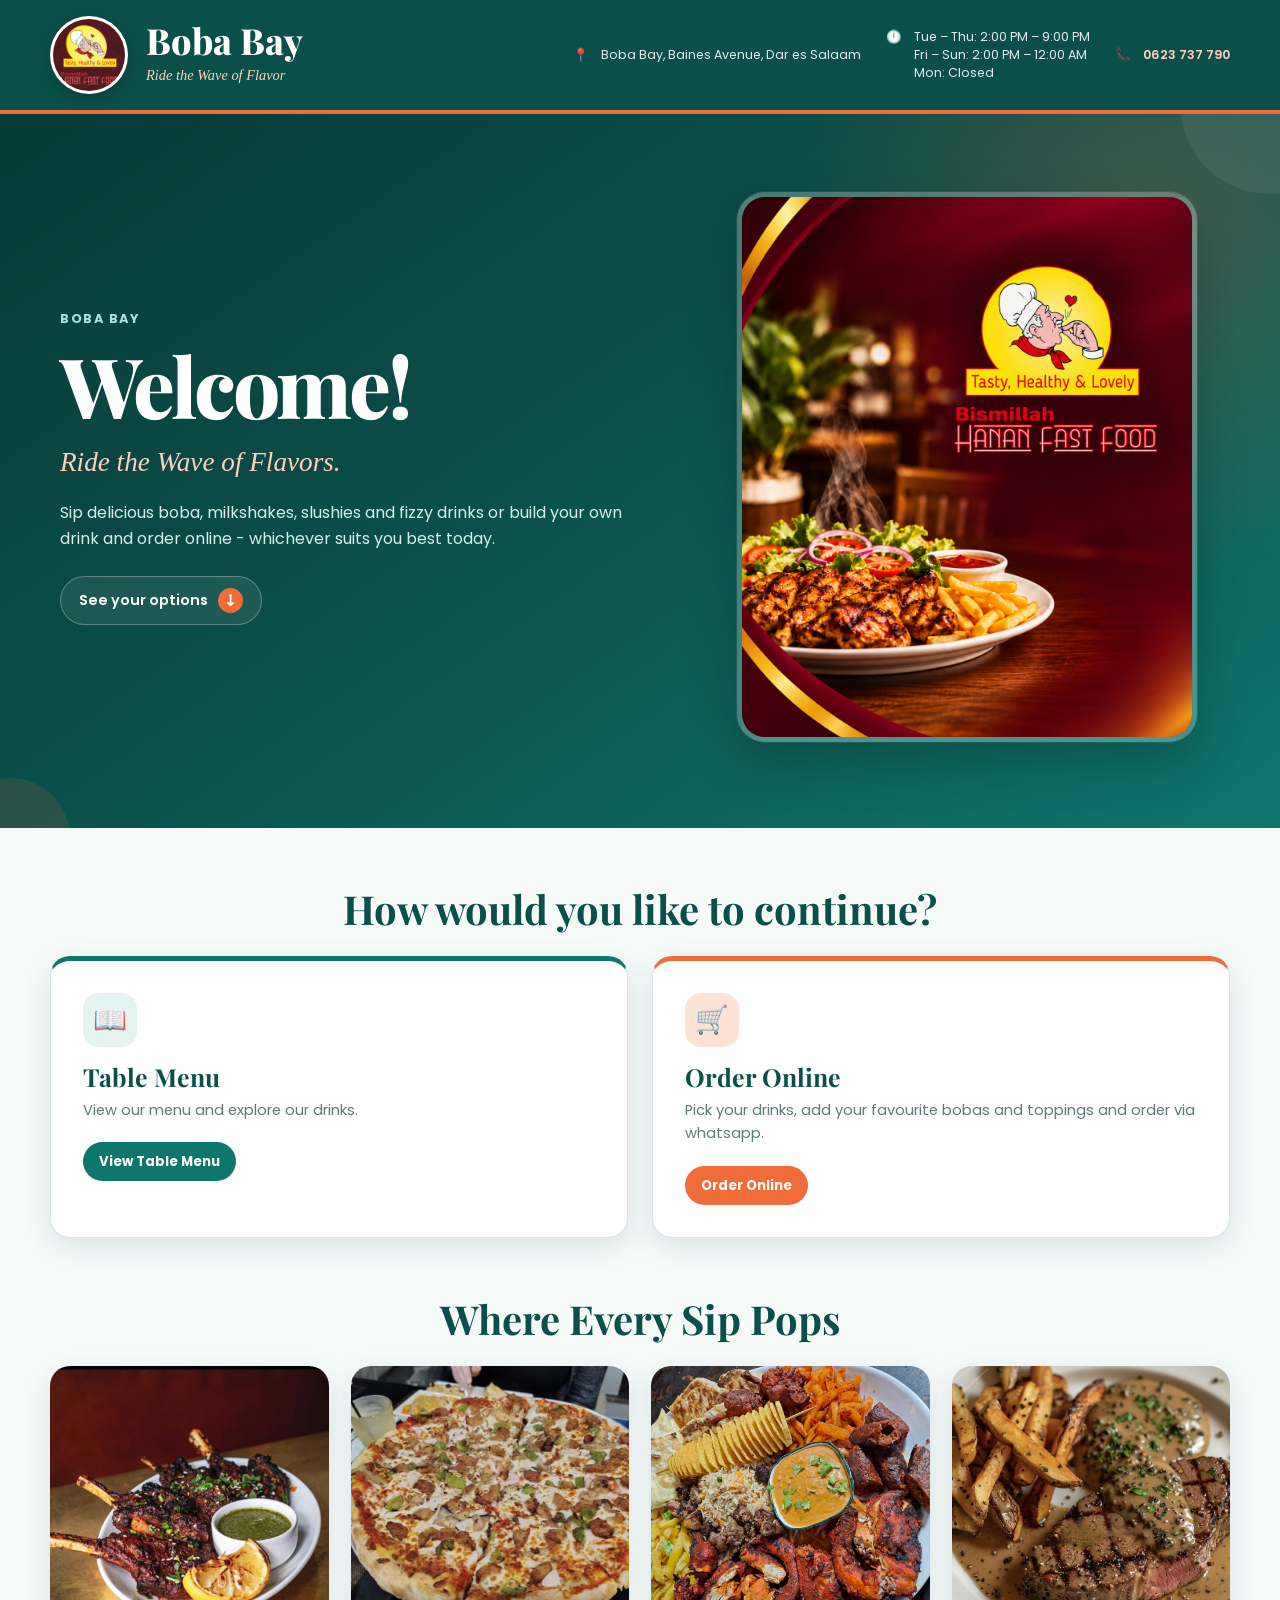
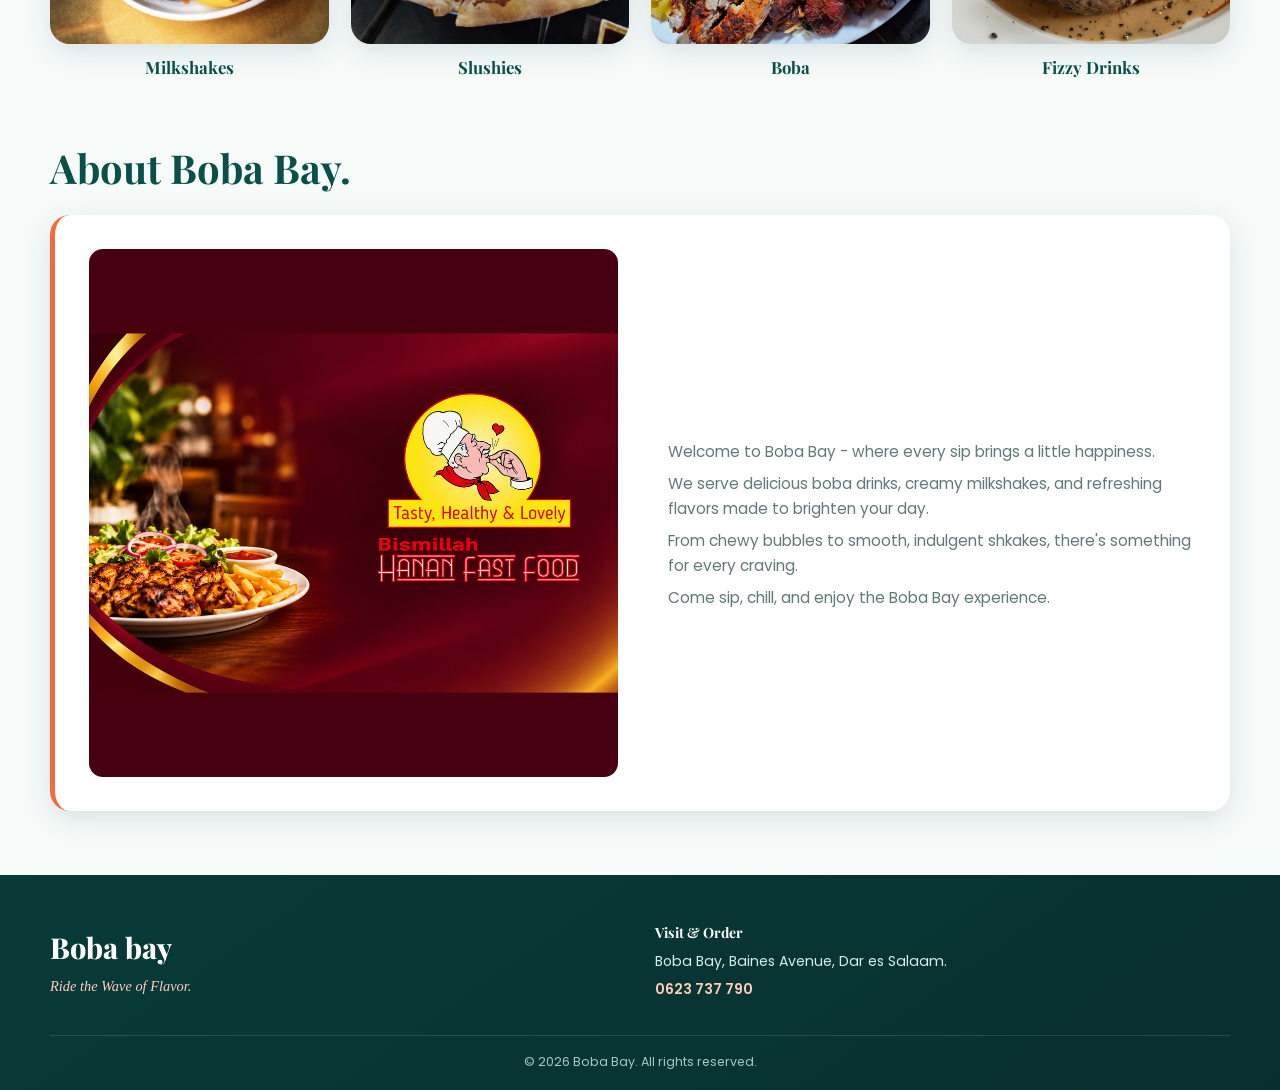
==== commit 03dd3dbc: "Update index.html" ====
--- a/index.html
+++ b/index.html
@@ -141,7 +141,7 @@
       <div class="featured-track">
         <figure class="food-card">
           <div class="food-image-frame">
-            <img src="Milkshake.jpeg" alt="Milkshake" loading="lazy" onerror="this.closest('.food-image-frame').classList.add('image-fallback')">
+            <img src="milkshakes.jpeg" alt="Milkshake" loading="lazy" onerror="this.closest('.food-image-frame').classList.add('image-fallback')">
             <div class="fallback-label" aria-hidden="true"><span>Milkshake.jpg</span></div>
           </div>
           <figcaption>Milkshakes</figcaption>
@@ -149,7 +149,7 @@
 
         <figure class="food-card">
           <div class="food-image-frame">
-            <img src="Slushies.jpeg" alt="Slushies" loading="lazy" onerror="this.closest('.food-image-frame').classList.add('image-fallback')">
+            <img src="slushies.jpeg" alt="Slushies" loading="lazy" onerror="this.closest('.food-image-frame').classList.add('image-fallback')">
             <div class="fallback-label" aria-hidden="true"><span>Slushies.jpg</span></div>
           </div>
           <figcaption>Slushies</figcaption>
@@ -157,7 +157,7 @@
 
         <figure class="food-card">
           <div class="food-image-frame">
-            <img src="Boba.jpeg" alt="Boba" loading="lazy" onerror="this.closest('.food-image-frame').classList.add('image-fallback')">
+            <img src="boba.jpeg" alt="Boba" loading="lazy" onerror="this.closest('.food-image-frame').classList.add('image-fallback')">
             <div class="fallback-label" aria-hidden="true"><span>Boba.jpg</span></div>
           </div>
           <figcaption>Boba</figcaption>
@@ -165,7 +165,7 @@
 
         <figure class="food-card">
           <div class="food-image-frame">
-            <img src="Fizzy Drinks.jpeg" alt="Fizzy Drinks" loading="lazy" onerror="this.closest('.food-image-frame').classList.add('image-fallback')">
+            <img src="fizzy drinks.jpeg" alt="Fizzy Drinks" loading="lazy" onerror="this.closest('.food-image-frame').classList.add('image-fallback')">
             <div class="fallback-label" aria-hidden="true"><span>Fizzzy Drinks.jpg</span></div>
           </div>
           <figcaption>Fizzy Drinks</figcaption>
